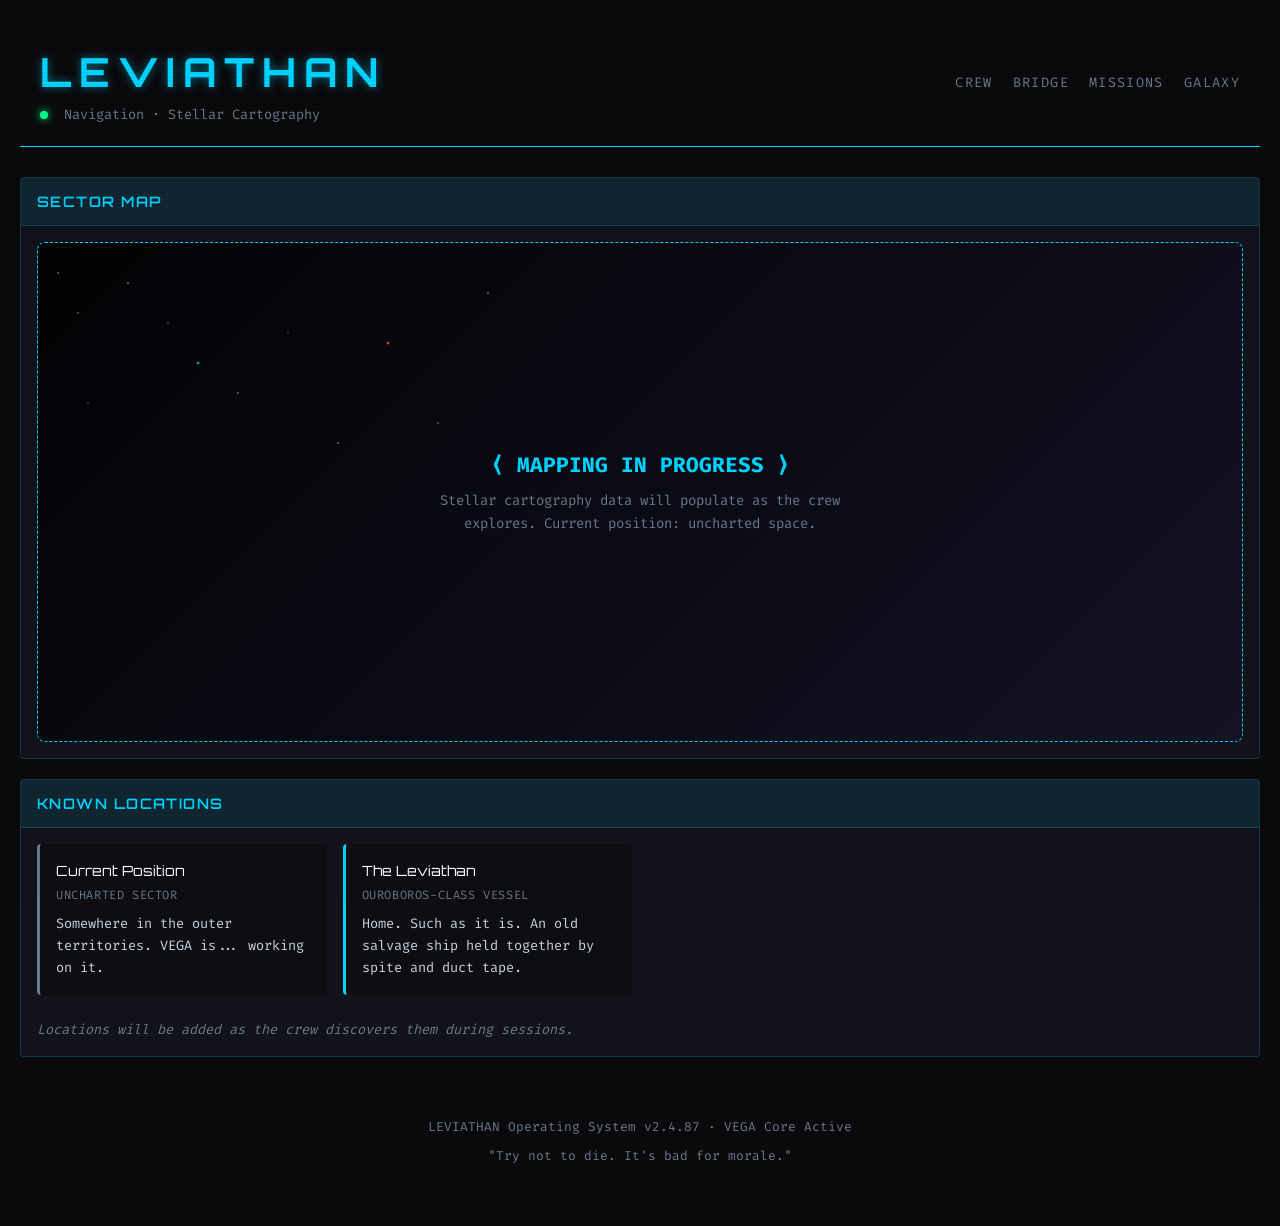
==== galaxy.html @ e98abee1 "updating galaxy map" ====
<!DOCTYPE html>
<html lang="en">
<head>
  <meta charset="UTF-8">
  <meta name="viewport" content="width=device-width, initial-scale=1.0">
  <title>LEVIATHAN — Galaxy Map</title>
  <link rel="preconnect" href="https://fonts.googleapis.com">
  <link rel="preconnect" href="https://fonts.gstatic.com" crossorigin>
  <link href="https://fonts.googleapis.com/css2?family=Fira+Code:wght@400;600&family=Orbitron:wght@400;700&display=swap" rel="stylesheet">
  <link rel="stylesheet" href="css/terminal.css">
  <style>
    .nav-links {
      display: flex;
      gap: 20px;
    }
    .nav-links a {
      color: var(--text-dim);
      text-decoration: none;
      font-size: 0.85rem;
      text-transform: uppercase;
      letter-spacing: 0.1em;
      transition: color 0.2s;
    }
    .nav-links a:hover {
      color: var(--accent-cyan);
    }
    .galaxy-placeholder {
      background: linear-gradient(135deg, rgba(0,0,0,0.8) 0%, rgba(20,20,40,0.8) 100%);
      border: 1px dashed var(--accent-cyan);
      border-radius: 8px;
      min-height: 500px;
      display: flex;
      flex-direction: column;
      align-items: center;
      justify-content: center;
      position: relative;
      overflow: hidden;
    }
    .galaxy-placeholder::before {
      content: '';
      position: absolute;
      width: 100%;
      height: 100%;
      background-image: 
        radial-gradient(1px 1px at 20px 30px, white, transparent),
        radial-gradient(1px 1px at 40px 70px, rgba(255,255,255,0.8), transparent),
        radial-gradient(1px 1px at 50px 160px, rgba(255,255,255,0.6), transparent),
        radial-gradient(1px 1px at 90px 40px, white, transparent),
        radial-gradient(1px 1px at 130px 80px, rgba(255,255,255,0.7), transparent),
        radial-gradient(2px 2px at 160px 120px, var(--accent-cyan), transparent),
        radial-gradient(1px 1px at 200px 150px, white, transparent),
        radial-gradient(1px 1px at 250px 90px, rgba(255,255,255,0.5), transparent),
        radial-gradient(1px 1px at 300px 200px, white, transparent),
        radial-gradient(2px 2px at 350px 100px, var(--accent-orange), transparent),
        radial-gradient(1px 1px at 400px 180px, rgba(255,255,255,0.8), transparent),
        radial-gradient(1px 1px at 450px 50px, white, transparent);
      animation: twinkle 4s ease-in-out infinite alternate;
    }
    @keyframes twinkle {
      from { opacity: 0.7; }
      to { opacity: 1; }
    }
    .placeholder-text {
      text-align: center;
      z-index: 1;
    }
    .placeholder-text h2 {
      color: var(--accent-cyan);
      margin-bottom: 8px;
    }
    .placeholder-text p {
      color: var(--text-dim);
      max-width: 400px;
    }
    .known-locations {
      display: grid;
      grid-template-columns: repeat(auto-fill, minmax(280px, 1fr));
      gap: 16px;
    }
    .location-card {
      background: rgba(0, 0, 0, 0.3);
      border-left: 3px solid var(--accent-cyan);
      padding: 16px;
      border-radius: 4px;
    }
    .location-card.visited {
      border-left-color: var(--accent-green);
    }
    .location-card.hostile {
      border-left-color: var(--accent-red);
    }
    .location-card.unknown {
      border-left-color: var(--text-dim);
    }
    .location-name {
      font-family: 'Orbitron', monospace;
      color: var(--text-bright);
      margin-bottom: 4px;
    }
    .location-type {
      font-size: 0.75rem;
      color: var(--text-dim);
      text-transform: uppercase;
      letter-spacing: 0.05em;
    }
    .location-desc {
      font-size: 0.85rem;
      color: var(--text-primary);
      margin-top: 8px;
    }
  </style>
</head>
<body>
  <div class="container">
    <!-- Header -->
    <header class="header">
      <div>
        <h1 class="ship-name">LEVIATHAN</h1>
        <div class="ship-status">
          <span class="status-indicator online"></span>
          Navigation · Stellar Cartography
        </div>
      </div>
      <nav class="nav-links">
        <a href="index.html">Crew</a>
        <a href="terminals/bridge.html">Bridge</a>
        <a href="missions.html">Missions</a>
        <a href="galaxy.html">Galaxy</a>
      </nav>
    </header>

    <!-- Galaxy Map Placeholder -->
    <section class="panel">
      <div class="panel-header">Sector Map</div>
      <div class="panel-content">
        <div class="galaxy-placeholder">
          <div class="placeholder-text">
            <h2>⟨ MAPPING IN PROGRESS ⟩</h2>
            <p>Stellar cartography data will populate as the crew explores. Current position: uncharted space.</p>
          </div>
        </div>
      </div>
    </section>

    <!-- Known Locations -->
    <section class="panel">
      <div class="panel-header">Known Locations</div>
      <div class="panel-content">
        <div class="known-locations">
          <div class="location-card unknown">
            <div class="location-name">Current Position</div>
            <div class="location-type">Uncharted Sector</div>
            <div class="location-desc">Somewhere in the outer territories. VEGA is... working on it.</div>
          </div>
          <div class="location-card">
            <div class="location-name">The Leviathan</div>
            <div class="location-type">Ouroboros-class Vessel</div>
            <div class="location-desc">Home. Such as it is. An old salvage ship held together by spite and duct tape.</div>
          </div>
        </div>
        <p class="text-dim mt-3" style="font-size: 0.85rem;">
          <em>Locations will be added as the crew discovers them during sessions.</em>
        </p>
      </div>
    </section>

    <!-- Footer -->
    <footer style="text-align: center; padding: 40px; color: var(--text-dim); font-size: 0.8rem;">
      <p>LEVIATHAN Operating System v2.4.87 · VEGA Core Active</p>
      <p class="mt-1">"Try not to die. It's bad for morale."</p>
    </footer>
  </div>
</body>
</html>
---- css/terminal.css ----
/* LEVIATHAN Terminal Aesthetic */

:root {
  --bg-dark: #0a0a0c;
  --bg-panel: #12121a;
  --bg-card: #1a1a24;
  --text-primary: #c8d4e0;
  --text-dim: #6a7a8a;
  --text-bright: #ffffff;
  --accent-cyan: #00d4ff;
  --accent-orange: #ff6b35;
  --accent-red: #ff3366;
  --accent-green: #00ff88;
  --accent-yellow: #ffd93d;
  --glow-cyan: 0 0 10px rgba(0, 212, 255, 0.5);
  --glow-red: 0 0 10px rgba(255, 51, 102, 0.5);
  --font-mono: 'Fira Code', 'JetBrains Mono', 'Consolas', monospace;
  --font-display: 'Orbitron', 'Exo 2', sans-serif;
  --scanline-opacity: 0.03;
}

* {
  box-sizing: border-box;
  margin: 0;
  padding: 0;
}

body {
  background: var(--bg-dark);
  color: var(--text-primary);
  font-family: var(--font-mono);
  font-size: 14px;
  line-height: 1.6;
  min-height: 100vh;
}

/* Scanline overlay effect */
body::before {
  content: '';
  position: fixed;
  top: 0;
  left: 0;
  width: 100%;
  height: 100%;
  background: repeating-linear-gradient(
    0deg,
    transparent,
    transparent 2px,
    rgba(0, 0, 0, var(--scanline-opacity)) 2px,
    rgba(0, 0, 0, var(--scanline-opacity)) 4px
  );
  pointer-events: none;
  z-index: 9999;
}

/* Container */
.container {
  max-width: 1400px;
  margin: 0 auto;
  padding: 20px;
}

/* Header */
.header {
  display: flex;
  justify-content: space-between;
  align-items: center;
  padding: 20px;
  border-bottom: 1px solid var(--accent-cyan);
  margin-bottom: 30px;
}

.ship-name {
  font-family: var(--font-display);
  font-size: 2.5rem;
  font-weight: 700;
  color: var(--accent-cyan);
  text-shadow: var(--glow-cyan);
  letter-spacing: 0.2em;
}

.ship-status {
  font-size: 0.85rem;
  color: var(--text-dim);
}

.status-indicator {
  display: inline-block;
  width: 8px;
  height: 8px;
  border-radius: 50%;
  margin-right: 8px;
  animation: pulse 2s infinite;
}

.status-indicator.online {
  background: var(--accent-green);
  box-shadow: 0 0 8px var(--accent-green);
}

.status-indicator.warning {
  background: var(--accent-yellow);
  box-shadow: 0 0 8px var(--accent-yellow);
}

.status-indicator.critical {
  background: var(--accent-red);
  box-shadow: 0 0 8px var(--accent-red);
}

@keyframes pulse {
  0%, 100% { opacity: 1; }
  50% { opacity: 0.5; }
}

/* Panels */
.panel {
  background: var(--bg-panel);
  border: 1px solid rgba(0, 212, 255, 0.2);
  border-radius: 4px;
  margin-bottom: 20px;
  overflow: hidden;
}

.panel-header {
  background: rgba(0, 212, 255, 0.1);
  padding: 12px 16px;
  border-bottom: 1px solid rgba(0, 212, 255, 0.2);
  font-family: var(--font-display);
  font-size: 0.9rem;
  font-weight: 600;
  color: var(--accent-cyan);
  text-transform: uppercase;
  letter-spacing: 0.1em;
}

.panel-content {
  padding: 16px;
}

/* Cards (for characters, NPCs, etc) */
.card {
  background: var(--bg-card);
  border: 1px solid rgba(255, 255, 255, 0.1);
  border-radius: 4px;
  padding: 16px;
  margin-bottom: 12px;
  transition: border-color 0.2s, box-shadow 0.2s;
}

.card:hover {
  border-color: var(--accent-cyan);
  box-shadow: 0 0 20px rgba(0, 212, 255, 0.1);
}

.card-title {
  font-family: var(--font-display);
  font-size: 1.1rem;
  color: var(--text-bright);
  margin-bottom: 8px;
}

.card-subtitle {
  font-size: 0.85rem;
  color: var(--accent-orange);
  margin-bottom: 12px;
}

.card-stats {
  display: grid;
  grid-template-columns: repeat(3, 1fr);
  gap: 8px;
  font-size: 0.8rem;
}

.stat {
  background: rgba(0, 0, 0, 0.3);
  padding: 8px;
  border-radius: 2px;
  text-align: center;
}

.stat-label {
  color: var(--text-dim);
  font-size: 0.7rem;
  text-transform: uppercase;
  letter-spacing: 0.05em;
}

.stat-value {
  color: var(--accent-cyan);
  font-size: 1.2rem;
  font-weight: 600;
}

/* Grid layouts */
.grid-2 {
  display: grid;
  grid-template-columns: repeat(2, 1fr);
  gap: 20px;
}

.grid-3 {
  display: grid;
  grid-template-columns: repeat(3, 1fr);
  gap: 20px;
}

@media (max-width: 900px) {
  .grid-2, .grid-3 {
    grid-template-columns: 1fr;
  }
}

/* Terminal/console styling */
.terminal {
  background: #000;
  border: 1px solid var(--accent-cyan);
  border-radius: 4px;
  padding: 16px;
  font-family: var(--font-mono);
  font-size: 13px;
  color: var(--accent-green);
  overflow-x: auto;
}

.terminal-line {
  margin-bottom: 4px;
}

.terminal-prompt {
  color: var(--accent-cyan);
}

.terminal-error {
  color: var(--accent-red);
}

.terminal-warning {
  color: var(--accent-yellow);
}

.terminal-info {
  color: var(--text-dim);
}

/* Buttons */
.btn {
  display: inline-block;
  padding: 10px 20px;
  font-family: var(--font-mono);
  font-size: 0.85rem;
  font-weight: 600;
  text-transform: uppercase;
  letter-spacing: 0.05em;
  border: 1px solid var(--accent-cyan);
  background: transparent;
  color: var(--accent-cyan);
  cursor: pointer;
  transition: all 0.2s;
  text-decoration: none;
}

.btn:hover {
  background: var(--accent-cyan);
  color: var(--bg-dark);
  box-shadow: var(--glow-cyan);
}

.btn-danger {
  border-color: var(--accent-red);
  color: var(--accent-red);
}

.btn-danger:hover {
  background: var(--accent-red);
  color: var(--bg-dark);
  box-shadow: var(--glow-red);
}

/* Tables */
table {
  width: 100%;
  border-collapse: collapse;
}

th, td {
  padding: 12px;
  text-align: left;
  border-bottom: 1px solid rgba(255, 255, 255, 0.1);
}

th {
  font-family: var(--font-display);
  font-size: 0.8rem;
  font-weight: 600;
  color: var(--accent-cyan);
  text-transform: uppercase;
  letter-spacing: 0.05em;
}

tr:hover td {
  background: rgba(0, 212, 255, 0.05);
}

/* Progress bars */
.progress-bar {
  height: 8px;
  background: rgba(255, 255, 255, 0.1);
  border-radius: 4px;
  overflow: hidden;
}

.progress-fill {
  height: 100%;
  background: linear-gradient(90deg, var(--accent-cyan), var(--accent-green));
  transition: width 0.3s;
}

.progress-fill.warning {
  background: linear-gradient(90deg, var(--accent-yellow), var(--accent-orange));
}

.progress-fill.critical {
  background: linear-gradient(90deg, var(--accent-orange), var(--accent-red));
}

/* Utility classes */
.text-cyan { color: var(--accent-cyan); }
.text-orange { color: var(--accent-orange); }
.text-red { color: var(--accent-red); }
.text-green { color: var(--accent-green); }
.text-dim { color: var(--text-dim); }
.text-bright { color: var(--text-bright); }

.glow-cyan { text-shadow: var(--glow-cyan); }
.glow-red { text-shadow: var(--glow-red); }

.mt-1 { margin-top: 8px; }
.mt-2 { margin-top: 16px; }
.mt-3 { margin-top: 24px; }
.mb-1 { margin-bottom: 8px; }
.mb-2 { margin-bottom: 16px; }
.mb-3 { margin-bottom: 24px; }

/* Crew card enhancements */
.card.ai-card {
  border-color: rgba(0, 212, 255, 0.4);
  background: linear-gradient(135deg, var(--bg-card) 0%, rgba(0, 212, 255, 0.05) 100%);
}

.player-info {
  margin-bottom: 8px;
}

.player-tag {
  display: inline-block;
  font-size: 0.7rem;
  padding: 2px 8px;
  background: rgba(255, 107, 53, 0.2);
  border: 1px solid var(--accent-orange);
  border-radius: 2px;
  color: var(--accent-orange);
  text-transform: uppercase;
  letter-spacing: 0.05em;
}

.edge-display {
  margin: 12px 0;
  padding: 8px 12px;
  background: rgba(0, 255, 136, 0.1);
  border-left: 2px solid var(--accent-green);
  font-size: 0.85rem;
}

.edge-label {
  color: var(--accent-green);
  font-weight: 600;
  text-transform: uppercase;
  font-size: 0.7rem;
  letter-spacing: 0.05em;
}

.edge-name {
  color: var(--text-primary);
}

.hp-display {
  margin-bottom: 8px;
  font-size: 0.85rem;
}

.hp-label {
  color: var(--accent-red);
  font-weight: 600;
  text-transform: uppercase;
  font-size: 0.7rem;
  letter-spacing: 0.05em;
}

.hp-value {
  color: var(--text-bright);
  font-weight: 600;
}
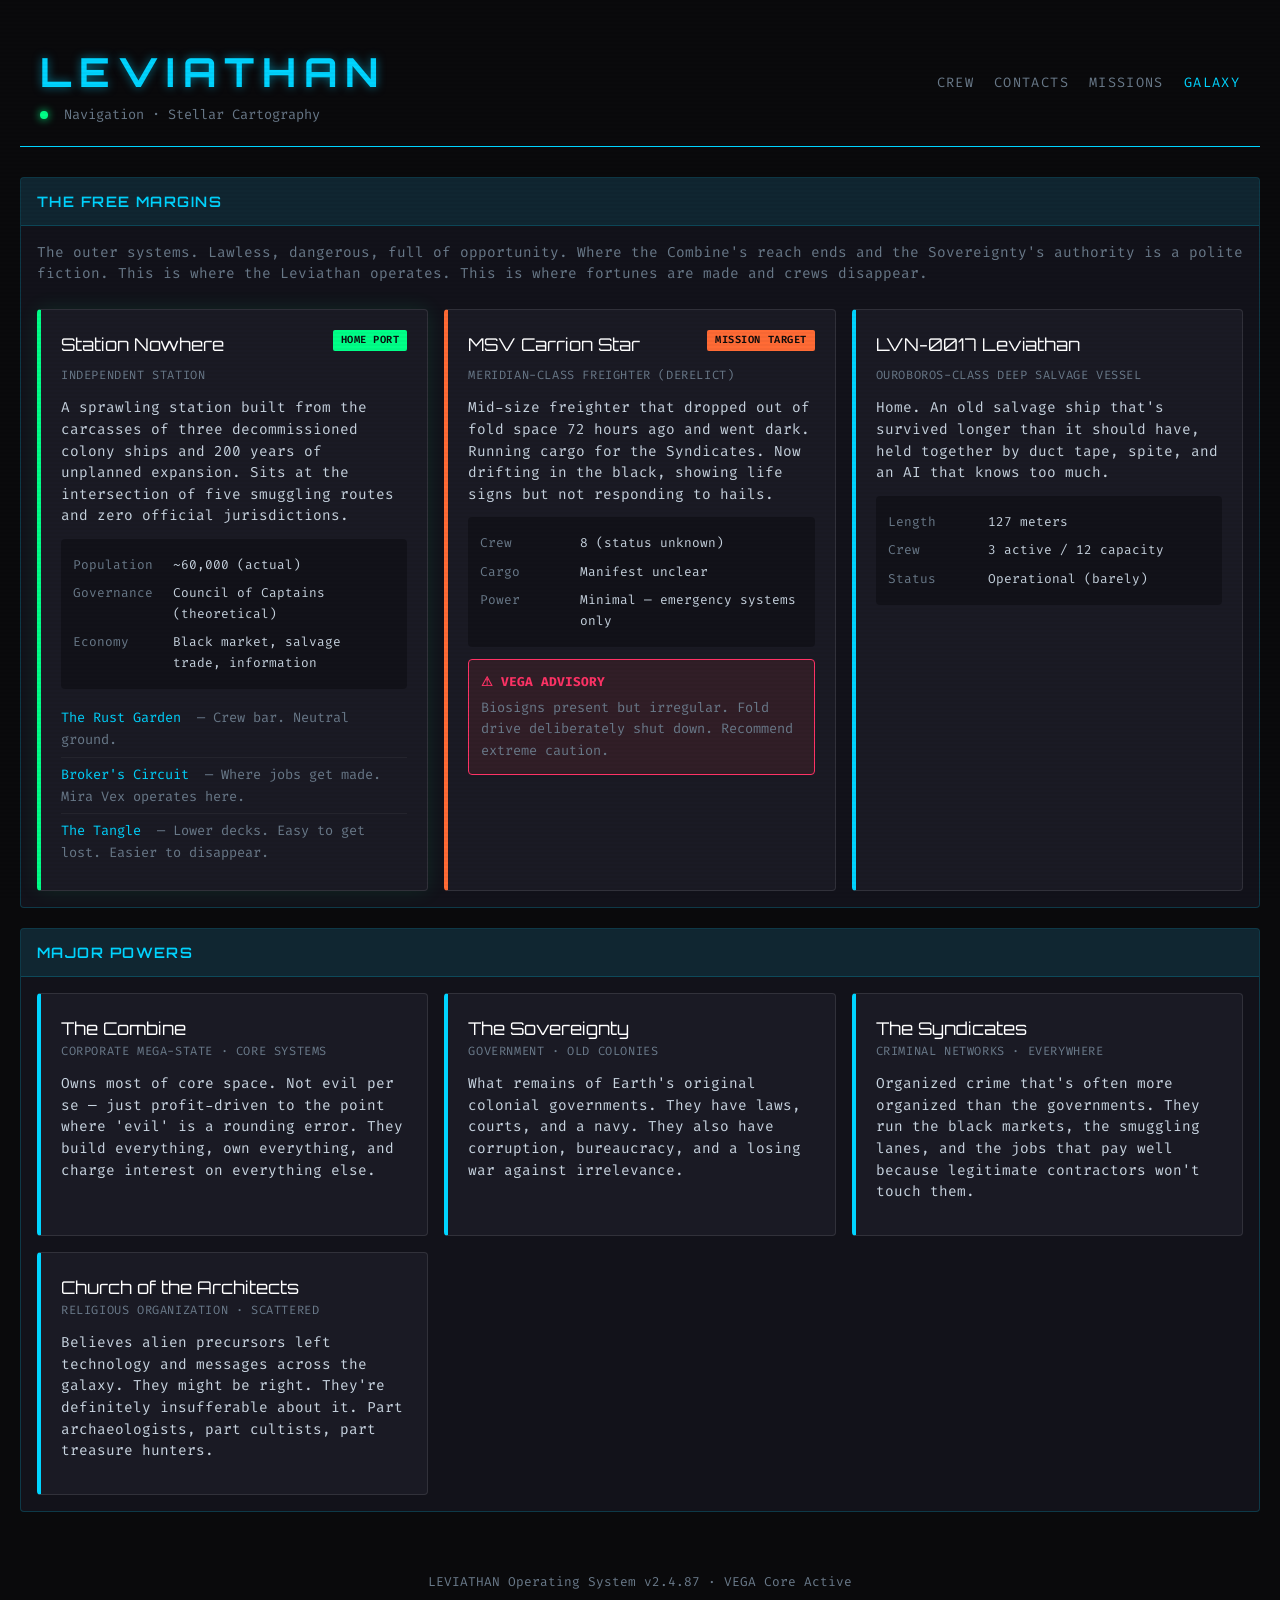
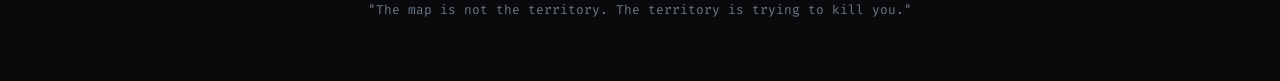
==== commit eac2e282: "Update website with Arc 1 campaign progress - Missions: Added Arc 1 'Dead Reckoning' with Carrion St" ====
--- a/galaxy.html
+++ b/galaxy.html
@@ -21,92 +21,140 @@
       letter-spacing: 0.1em;
       transition: color 0.2s;
     }
-    .nav-links a:hover {
+    .nav-links a:hover,
+    .nav-links a.active {
       color: var(--accent-cyan);
     }
-    .galaxy-placeholder {
-      background: linear-gradient(135deg, rgba(0,0,0,0.8) 0%, rgba(20,20,40,0.8) 100%);
-      border: 1px dashed var(--accent-cyan);
-      border-radius: 8px;
-      min-height: 500px;
-      display: flex;
-      flex-direction: column;
-      align-items: center;
-      justify-content: center;
-      position: relative;
-      overflow: hidden;
-    }
-    .galaxy-placeholder::before {
-      content: '';
-      position: absolute;
-      width: 100%;
-      height: 100%;
-      background-image: 
-        radial-gradient(1px 1px at 20px 30px, white, transparent),
-        radial-gradient(1px 1px at 40px 70px, rgba(255,255,255,0.8), transparent),
-        radial-gradient(1px 1px at 50px 160px, rgba(255,255,255,0.6), transparent),
-        radial-gradient(1px 1px at 90px 40px, white, transparent),
-        radial-gradient(1px 1px at 130px 80px, rgba(255,255,255,0.7), transparent),
-        radial-gradient(2px 2px at 160px 120px, var(--accent-cyan), transparent),
-        radial-gradient(1px 1px at 200px 150px, white, transparent),
-        radial-gradient(1px 1px at 250px 90px, rgba(255,255,255,0.5), transparent),
-        radial-gradient(1px 1px at 300px 200px, white, transparent),
-        radial-gradient(2px 2px at 350px 100px, var(--accent-orange), transparent),
-        radial-gradient(1px 1px at 400px 180px, rgba(255,255,255,0.8), transparent),
-        radial-gradient(1px 1px at 450px 50px, white, transparent);
-      animation: twinkle 4s ease-in-out infinite alternate;
-    }
-    @keyframes twinkle {
-      from { opacity: 0.7; }
-      to { opacity: 1; }
-    }
-    .placeholder-text {
-      text-align: center;
-      z-index: 1;
-    }
-    .placeholder-text h2 {
+    .region-header {
+      font-family: var(--font-display);
+      font-size: 1rem;
       color: var(--accent-cyan);
-      margin-bottom: 8px;
-    }
-    .placeholder-text p {
-      color: var(--text-dim);
-      max-width: 400px;
+      margin-bottom: 16px;
+      padding-bottom: 8px;
+      border-bottom: 1px solid rgba(0, 212, 255, 0.3);
     }
     .known-locations {
       display: grid;
-      grid-template-columns: repeat(auto-fill, minmax(280px, 1fr));
+      grid-template-columns: repeat(auto-fill, minmax(320px, 1fr));
       gap: 16px;
     }
     .location-card {
-      background: rgba(0, 0, 0, 0.3);
-      border-left: 3px solid var(--accent-cyan);
-      padding: 16px;
+      background: var(--bg-card);
+      border: 1px solid rgba(255, 255, 255, 0.1);
+      border-left: 4px solid var(--accent-cyan);
+      padding: 20px;
       border-radius: 4px;
-    }
-    .location-card.visited {
+      transition: border-color 0.2s, box-shadow 0.2s;
+    }
+    .location-card:hover {
+      border-color: var(--accent-cyan);
+      box-shadow: 0 0 20px rgba(0, 212, 255, 0.1);
+    }
+    .location-card.current {
       border-left-color: var(--accent-green);
+      box-shadow: 0 0 20px rgba(0, 255, 136, 0.1);
     }
     .location-card.hostile {
       border-left-color: var(--accent-red);
     }
     .location-card.unknown {
-      border-left-color: var(--text-dim);
+      border-left-color: var(--accent-orange);
+    }
+    .location-header {
+      display: flex;
+      justify-content: space-between;
+      align-items: flex-start;
+      margin-bottom: 8px;
     }
     .location-name {
-      font-family: 'Orbitron', monospace;
+      font-family: var(--font-display);
+      font-size: 1.1rem;
       color: var(--text-bright);
-      margin-bottom: 4px;
+    }
+    .location-status {
+      padding: 2px 8px;
+      border-radius: 2px;
+      font-size: 0.65rem;
+      font-weight: 600;
+      text-transform: uppercase;
+      letter-spacing: 0.05em;
+    }
+    .location-status.docked {
+      background: var(--accent-green);
+      color: var(--bg-dark);
+    }
+    .location-status.target {
+      background: var(--accent-orange);
+      color: var(--bg-dark);
+    }
+    .location-status.hostile {
+      background: var(--accent-red);
+      color: var(--bg-dark);
     }
     .location-type {
       font-size: 0.75rem;
       color: var(--text-dim);
       text-transform: uppercase;
       letter-spacing: 0.05em;
+      margin-bottom: 12px;
     }
     .location-desc {
+      font-size: 0.9rem;
+      color: var(--text-primary);
+      line-height: 1.5;
+      margin-bottom: 12px;
+    }
+    .location-details {
+      background: rgba(0, 0, 0, 0.3);
+      padding: 12px;
+      border-radius: 4px;
+      font-size: 0.8rem;
+    }
+    .location-detail {
+      display: flex;
+      padding: 4px 0;
+    }
+    .location-detail-label {
+      color: var(--text-dim);
+      width: 100px;
+      flex-shrink: 0;
+    }
+    .location-detail-value {
+      color: var(--text-primary);
+    }
+    .poi-list {
+      margin-top: 12px;
+    }
+    .poi-item {
+      padding: 6px 0;
+      border-bottom: 1px solid rgba(255, 255, 255, 0.05);
       font-size: 0.85rem;
-      color: var(--text-primary);
-      margin-top: 8px;
+    }
+    .poi-item:last-child {
+      border-bottom: none;
+    }
+    .poi-name {
+      color: var(--accent-cyan);
+    }
+    .poi-desc {
+      color: var(--text-dim);
+      margin-left: 8px;
+    }
+    .threat-warning {
+      background: rgba(255, 68, 68, 0.1);
+      border: 1px solid var(--accent-red);
+      border-radius: 4px;
+      padding: 12px;
+      margin-top: 12px;
+      font-size: 0.85rem;
+    }
+    .threat-warning h5 {
+      color: var(--accent-red);
+      margin-bottom: 4px;
+      font-size: 0.8rem;
+    }
+    .threat-warning p {
+      color: var(--text-dim);
     }
   </style>
 </head>
@@ -123,51 +171,160 @@
       </div>
       <nav class="nav-links">
         <a href="index.html">Crew</a>
-        <a href="terminals/bridge.html">Bridge</a>
+        <a href="npcs.html">Contacts</a>
         <a href="missions.html">Missions</a>
-        <a href="galaxy.html">Galaxy</a>
+        <a href="galaxy.html" class="active">Galaxy</a>
       </nav>
     </header>
 
-    <!-- Galaxy Map Placeholder -->
+    <!-- The Free Margins -->
     <section class="panel">
-      <div class="panel-header">Sector Map</div>
+      <div class="panel-header">The Free Margins</div>
       <div class="panel-content">
-        <div class="galaxy-placeholder">
-          <div class="placeholder-text">
-            <h2>⟨ MAPPING IN PROGRESS ⟩</h2>
-            <p>Stellar cartography data will populate as the crew explores. Current position: uncharted space.</p>
+        <p class="text-dim mb-3" style="font-size: 0.9rem; line-height: 1.5;">
+          The outer systems. Lawless, dangerous, full of opportunity. Where the Combine's reach ends and the Sovereignty's authority is a polite fiction. This is where the Leviathan operates. This is where fortunes are made and crews disappear.
+        </p>
+        
+        <div class="known-locations">
+          <!-- Station Nowhere -->
+          <div class="location-card current">
+            <div class="location-header">
+              <div class="location-name">Station Nowhere</div>
+              <span class="location-status docked">Home Port</span>
+            </div>
+            <div class="location-type">Independent Station</div>
+            <div class="location-desc">
+              A sprawling station built from the carcasses of three decommissioned colony ships and 200 years of unplanned expansion. Sits at the intersection of five smuggling routes and zero official jurisdictions.
+            </div>
+            <div class="location-details">
+              <div class="location-detail">
+                <span class="location-detail-label">Population</span>
+                <span class="location-detail-value">~60,000 (actual)</span>
+              </div>
+              <div class="location-detail">
+                <span class="location-detail-label">Governance</span>
+                <span class="location-detail-value">Council of Captains (theoretical)</span>
+              </div>
+              <div class="location-detail">
+                <span class="location-detail-label">Economy</span>
+                <span class="location-detail-value">Black market, salvage trade, information</span>
+              </div>
+            </div>
+            <div class="poi-list">
+              <div class="poi-item">
+                <span class="poi-name">The Rust Garden</span>
+                <span class="poi-desc">— Crew bar. Neutral ground.</span>
+              </div>
+              <div class="poi-item">
+                <span class="poi-name">Broker's Circuit</span>
+                <span class="poi-desc">— Where jobs get made. Mira Vex operates here.</span>
+              </div>
+              <div class="poi-item">
+                <span class="poi-name">The Tangle</span>
+                <span class="poi-desc">— Lower decks. Easy to get lost. Easier to disappear.</span>
+              </div>
+            </div>
+          </div>
+
+          <!-- MSV Carrion Star -->
+          <div class="location-card unknown">
+            <div class="location-header">
+              <div class="location-name">MSV Carrion Star</div>
+              <span class="location-status target">Mission Target</span>
+            </div>
+            <div class="location-type">Meridian-class Freighter (Derelict)</div>
+            <div class="location-desc">
+              Mid-size freighter that dropped out of fold space 72 hours ago and went dark. Running cargo for the Syndicates. Now drifting in the black, showing life signs but not responding to hails.
+            </div>
+            <div class="location-details">
+              <div class="location-detail">
+                <span class="location-detail-label">Crew</span>
+                <span class="location-detail-value">8 (status unknown)</span>
+              </div>
+              <div class="location-detail">
+                <span class="location-detail-label">Cargo</span>
+                <span class="location-detail-value">Manifest unclear</span>
+              </div>
+              <div class="location-detail">
+                <span class="location-detail-label">Power</span>
+                <span class="location-detail-value">Minimal — emergency systems only</span>
+              </div>
+            </div>
+            <div class="threat-warning">
+              <h5>⚠ VEGA ADVISORY</h5>
+              <p>Biosigns present but irregular. Fold drive deliberately shut down. Recommend extreme caution.</p>
+            </div>
+          </div>
+
+          <!-- The Leviathan -->
+          <div class="location-card">
+            <div class="location-header">
+              <div class="location-name">LVN-0017 Leviathan</div>
+            </div>
+            <div class="location-type">Ouroboros-class Deep Salvage Vessel</div>
+            <div class="location-desc">
+              Home. An old salvage ship that's survived longer than it should have, held together by duct tape, spite, and an AI that knows too much.
+            </div>
+            <div class="location-details">
+              <div class="location-detail">
+                <span class="location-detail-label">Length</span>
+                <span class="location-detail-value">127 meters</span>
+              </div>
+              <div class="location-detail">
+                <span class="location-detail-label">Crew</span>
+                <span class="location-detail-value">3 active / 12 capacity</span>
+              </div>
+              <div class="location-detail">
+                <span class="location-detail-label">Status</span>
+                <span class="location-detail-value">Operational (barely)</span>
+              </div>
+            </div>
           </div>
         </div>
       </div>
     </section>
 
-    <!-- Known Locations -->
+    <!-- Faction Territories -->
     <section class="panel">
-      <div class="panel-header">Known Locations</div>
+      <div class="panel-header">Major Powers</div>
       <div class="panel-content">
         <div class="known-locations">
-          <div class="location-card unknown">
-            <div class="location-name">Current Position</div>
-            <div class="location-type">Uncharted Sector</div>
-            <div class="location-desc">Somewhere in the outer territories. VEGA is... working on it.</div>
-          </div>
-          <div class="location-card">
-            <div class="location-name">The Leviathan</div>
-            <div class="location-type">Ouroboros-class Vessel</div>
-            <div class="location-desc">Home. Such as it is. An old salvage ship held together by spite and duct tape.</div>
+          <div class="location-card">
+            <div class="location-name">The Combine</div>
+            <div class="location-type">Corporate Mega-State · Core Systems</div>
+            <div class="location-desc">
+              Owns most of core space. Not evil per se — just profit-driven to the point where 'evil' is a rounding error. They build everything, own everything, and charge interest on everything else.
+            </div>
+          </div>
+          <div class="location-card">
+            <div class="location-name">The Sovereignty</div>
+            <div class="location-type">Government · Old Colonies</div>
+            <div class="location-desc">
+              What remains of Earth's original colonial governments. They have laws, courts, and a navy. They also have corruption, bureaucracy, and a losing war against irrelevance.
+            </div>
+          </div>
+          <div class="location-card">
+            <div class="location-name">The Syndicates</div>
+            <div class="location-type">Criminal Networks · Everywhere</div>
+            <div class="location-desc">
+              Organized crime that's often more organized than the governments. They run the black markets, the smuggling lanes, and the jobs that pay well because legitimate contractors won't touch them.
+            </div>
+          </div>
+          <div class="location-card">
+            <div class="location-name">Church of the Architects</div>
+            <div class="location-type">Religious Organization · Scattered</div>
+            <div class="location-desc">
+              Believes alien precursors left technology and messages across the galaxy. They might be right. They're definitely insufferable about it. Part archaeologists, part cultists, part treasure hunters.
+            </div>
           </div>
         </div>
-        <p class="text-dim mt-3" style="font-size: 0.85rem;">
-          <em>Locations will be added as the crew discovers them during sessions.</em>
-        </p>
       </div>
     </section>
 
     <!-- Footer -->
     <footer style="text-align: center; padding: 40px; color: var(--text-dim); font-size: 0.8rem;">
       <p>LEVIATHAN Operating System v2.4.87 · VEGA Core Active</p>
-      <p class="mt-1">"Try not to die. It's bad for morale."</p>
+      <p class="mt-1">"The map is not the territory. The territory is trying to kill you."</p>
     </footer>
   </div>
 </body>
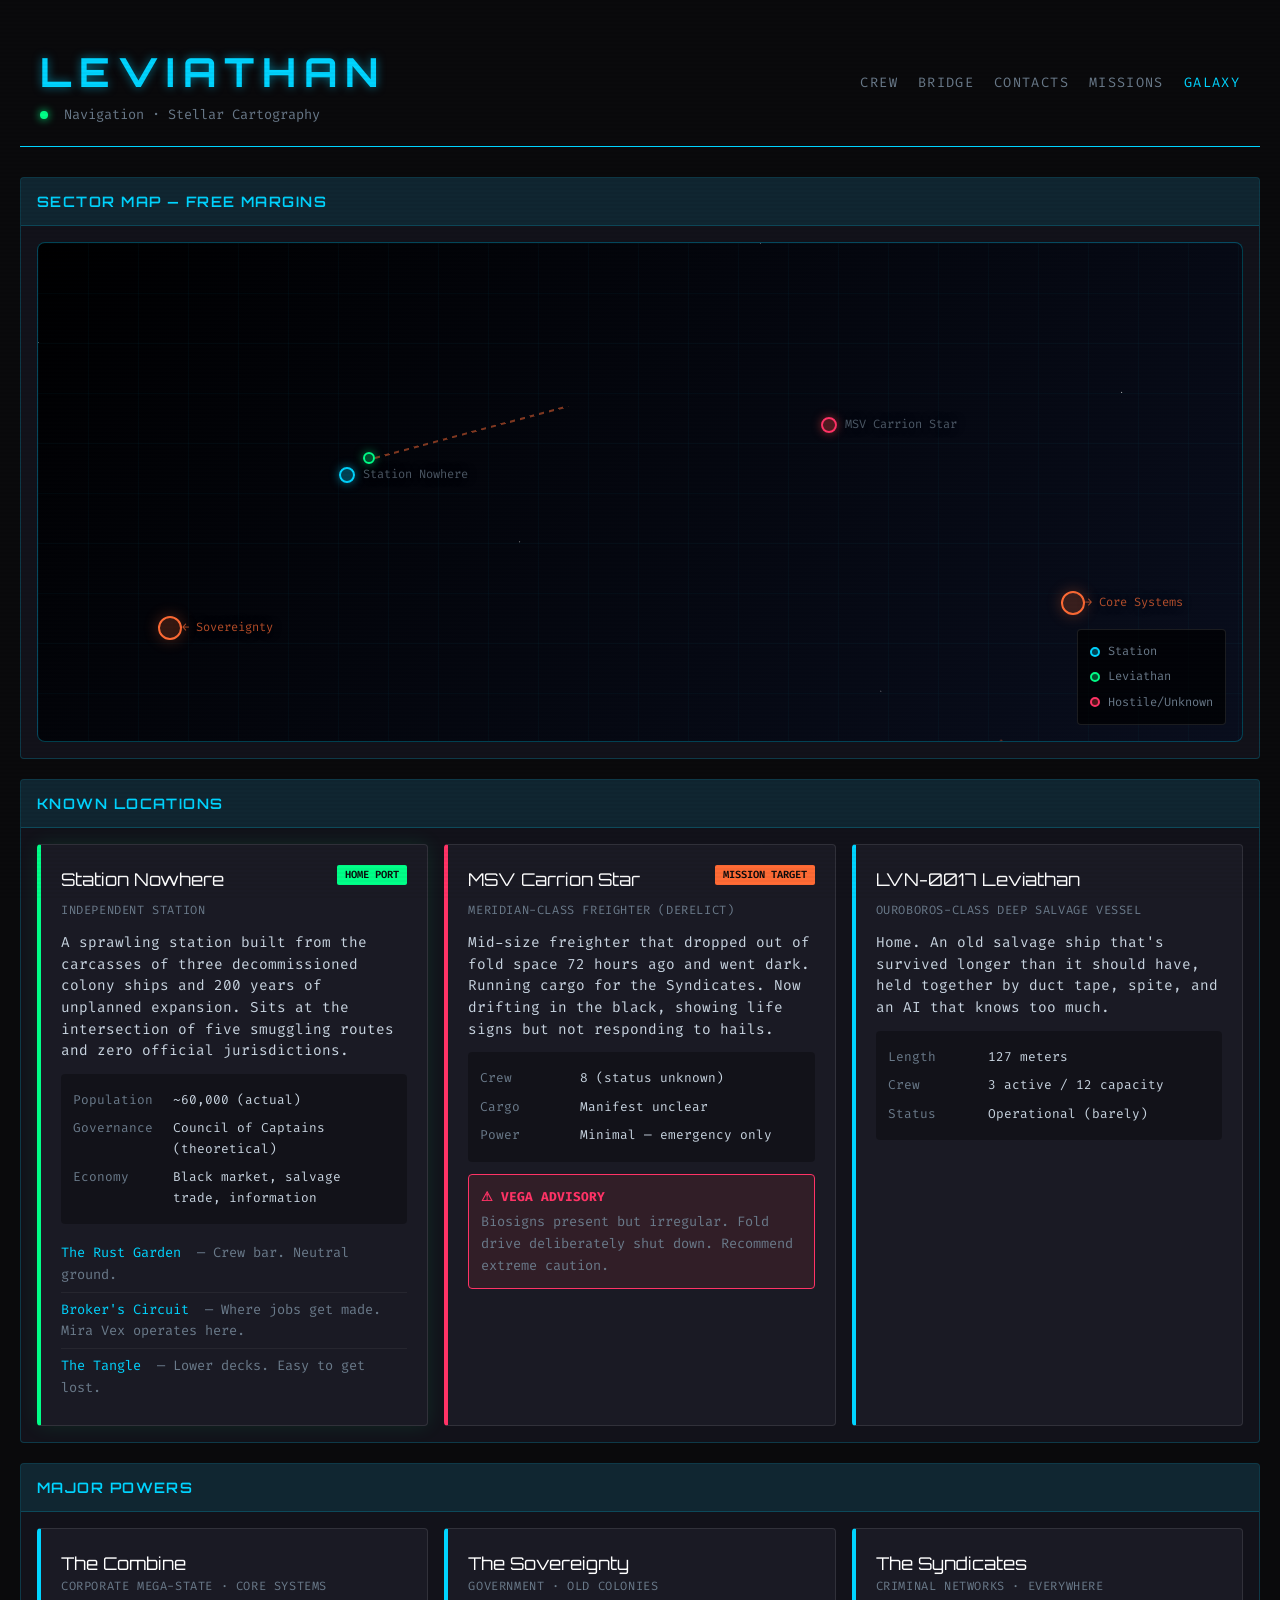
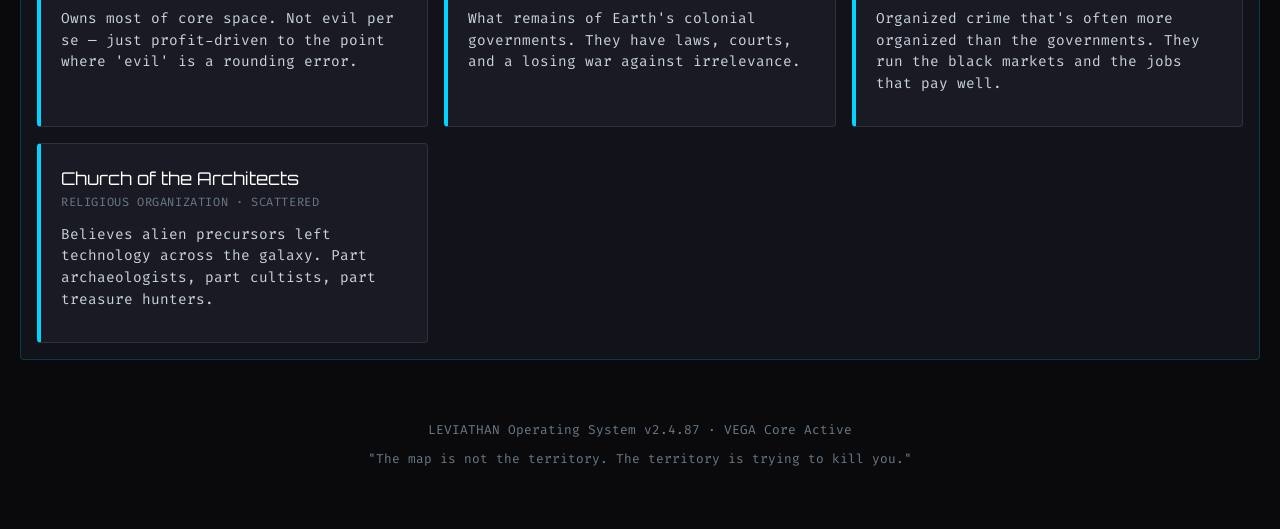
==== commit 24117204: "Restore interactive map & Bridge terminal, fix navigation - Galaxy: Added interactive star map with " ====
--- a/galaxy.html
+++ b/galaxy.html
@@ -25,6 +25,226 @@
     .nav-links a.active {
       color: var(--accent-cyan);
     }
+    
+    /* Galaxy Map */
+    .galaxy-map {
+      position: relative;
+      background: linear-gradient(135deg, rgba(0,0,0,0.95) 0%, rgba(10,15,30,0.95) 100%);
+      border: 1px solid rgba(0, 212, 255, 0.3);
+      border-radius: 8px;
+      min-height: 500px;
+      overflow: hidden;
+    }
+    .galaxy-map::before {
+      content: '';
+      position: absolute;
+      width: 200%;
+      height: 200%;
+      top: -50%;
+      left: -50%;
+      background-image: 
+        radial-gradient(1px 1px at 10% 20%, rgba(255,255,255,0.8), transparent),
+        radial-gradient(1px 1px at 15% 65%, rgba(255,255,255,0.5), transparent),
+        radial-gradient(1px 1px at 25% 35%, rgba(255,255,255,0.6), transparent),
+        radial-gradient(1px 1px at 30% 80%, rgba(255,255,255,0.4), transparent),
+        radial-gradient(1px 1px at 40% 15%, rgba(255,255,255,0.7), transparent),
+        radial-gradient(1px 1px at 45% 55%, rgba(255,255,255,0.5), transparent),
+        radial-gradient(1px 1px at 55% 25%, rgba(255,255,255,0.6), transparent),
+        radial-gradient(1px 1px at 60% 70%, rgba(255,255,255,0.4), transparent),
+        radial-gradient(1px 1px at 70% 40%, rgba(255,255,255,0.7), transparent),
+        radial-gradient(1px 1px at 75% 85%, rgba(255,255,255,0.5), transparent),
+        radial-gradient(1px 1px at 85% 30%, rgba(255,255,255,0.6), transparent),
+        radial-gradient(1px 1px at 90% 60%, rgba(255,255,255,0.4), transparent),
+        radial-gradient(2px 2px at 20% 45%, rgba(0,212,255,0.6), transparent),
+        radial-gradient(2px 2px at 65% 75%, rgba(255,107,53,0.5), transparent),
+        radial-gradient(2px 2px at 80% 20%, rgba(0,255,136,0.4), transparent);
+      animation: drift 60s linear infinite;
+    }
+    @keyframes drift {
+      from { transform: rotate(0deg); }
+      to { transform: rotate(360deg); }
+    }
+    
+    /* Map Grid Overlay */
+    .map-grid {
+      position: absolute;
+      top: 0;
+      left: 0;
+      width: 100%;
+      height: 100%;
+      background-image: 
+        linear-gradient(rgba(0,212,255,0.03) 1px, transparent 1px),
+        linear-gradient(90deg, rgba(0,212,255,0.03) 1px, transparent 1px);
+      background-size: 50px 50px;
+      pointer-events: none;
+    }
+    
+    /* Location Markers */
+    .map-location {
+      position: absolute;
+      cursor: pointer;
+      transition: transform 0.2s;
+    }
+    .map-location:hover {
+      transform: scale(1.2);
+      z-index: 100;
+    }
+    .location-marker {
+      width: 16px;
+      height: 16px;
+      border-radius: 50%;
+      border: 2px solid;
+      position: relative;
+      animation: pulse 2s ease-in-out infinite;
+    }
+    .location-marker.station {
+      background: rgba(0, 212, 255, 0.3);
+      border-color: var(--accent-cyan);
+      box-shadow: 0 0 10px rgba(0, 212, 255, 0.5);
+    }
+    .location-marker.ship {
+      background: rgba(0, 255, 136, 0.3);
+      border-color: var(--accent-green);
+      box-shadow: 0 0 10px rgba(0, 255, 136, 0.5);
+      width: 12px;
+      height: 12px;
+    }
+    .location-marker.hostile {
+      background: rgba(255, 68, 68, 0.3);
+      border-color: var(--accent-red);
+      box-shadow: 0 0 10px rgba(255, 68, 68, 0.5);
+      animation: pulse-warning 1.5s ease-in-out infinite;
+    }
+    .location-marker.territory {
+      width: 24px;
+      height: 24px;
+      background: rgba(255, 107, 53, 0.2);
+      border-color: var(--accent-orange);
+      box-shadow: 0 0 15px rgba(255, 107, 53, 0.3);
+    }
+    @keyframes pulse {
+      0%, 100% { opacity: 1; }
+      50% { opacity: 0.7; }
+    }
+    @keyframes pulse-warning {
+      0%, 100% { opacity: 1; box-shadow: 0 0 10px rgba(255, 68, 68, 0.5); }
+      50% { opacity: 0.6; box-shadow: 0 0 20px rgba(255, 68, 68, 0.8); }
+    }
+    
+    /* Location Label */
+    .location-label {
+      position: absolute;
+      left: 24px;
+      top: 50%;
+      transform: translateY(-50%);
+      white-space: nowrap;
+      font-family: 'Fira Code', monospace;
+      font-size: 0.75rem;
+      color: var(--text-dim);
+      text-shadow: 0 0 10px rgba(0,0,0,0.8);
+      pointer-events: none;
+      opacity: 0.7;
+      transition: opacity 0.2s, color 0.2s;
+    }
+    .map-location:hover .location-label {
+      opacity: 1;
+      color: var(--text-bright);
+    }
+    
+    /* Tooltip */
+    .location-tooltip {
+      position: absolute;
+      bottom: calc(100% + 12px);
+      left: 50%;
+      transform: translateX(-50%);
+      background: rgba(10, 15, 25, 0.95);
+      border: 1px solid var(--accent-cyan);
+      border-radius: 4px;
+      padding: 12px 16px;
+      min-width: 220px;
+      opacity: 0;
+      visibility: hidden;
+      transition: opacity 0.2s, visibility 0.2s;
+      z-index: 1000;
+      pointer-events: none;
+    }
+    .map-location:hover .location-tooltip {
+      opacity: 1;
+      visibility: visible;
+    }
+    .tooltip-name {
+      font-family: 'Orbitron', monospace;
+      font-size: 0.9rem;
+      color: var(--text-bright);
+      margin-bottom: 4px;
+    }
+    .tooltip-type {
+      font-size: 0.7rem;
+      color: var(--text-dim);
+      text-transform: uppercase;
+      letter-spacing: 0.05em;
+      margin-bottom: 8px;
+    }
+    .tooltip-desc {
+      font-size: 0.8rem;
+      color: var(--text-primary);
+      line-height: 1.4;
+    }
+    .tooltip-status {
+      margin-top: 8px;
+      padding-top: 8px;
+      border-top: 1px solid rgba(255,255,255,0.1);
+      font-size: 0.75rem;
+    }
+    .tooltip-status.friendly { color: var(--accent-green); }
+    .tooltip-status.hostile { color: var(--accent-red); }
+    .tooltip-status.neutral { color: var(--accent-cyan); }
+    
+    /* Travel Line */
+    .travel-line {
+      position: absolute;
+      height: 2px;
+      background: linear-gradient(90deg, var(--accent-green), transparent);
+      transform-origin: left center;
+      opacity: 0.5;
+      pointer-events: none;
+    }
+    .travel-line.dashed {
+      background: repeating-linear-gradient(90deg, var(--accent-orange), var(--accent-orange) 5px, transparent 5px, transparent 10px);
+    }
+    
+    /* Map Legend */
+    .map-legend {
+      position: absolute;
+      bottom: 16px;
+      right: 16px;
+      background: rgba(0, 0, 0, 0.7);
+      border: 1px solid rgba(255, 255, 255, 0.1);
+      border-radius: 4px;
+      padding: 12px;
+      font-size: 0.75rem;
+    }
+    .legend-item {
+      display: flex;
+      align-items: center;
+      gap: 8px;
+      margin-bottom: 6px;
+    }
+    .legend-item:last-child {
+      margin-bottom: 0;
+    }
+    .legend-dot {
+      width: 10px;
+      height: 10px;
+      border-radius: 50%;
+      border: 2px solid;
+    }
+    .legend-dot.station { border-color: var(--accent-cyan); background: rgba(0,212,255,0.3); }
+    .legend-dot.ship { border-color: var(--accent-green); background: rgba(0,255,136,0.3); }
+    .legend-dot.hostile { border-color: var(--accent-red); background: rgba(255,68,68,0.3); }
+    .legend-label { color: var(--text-dim); }
+    
+    /* Location Cards (below map) */
     .region-header {
       font-family: var(--font-display);
       font-size: 1rem;
@@ -57,9 +277,6 @@
     .location-card.hostile {
       border-left-color: var(--accent-red);
     }
-    .location-card.unknown {
-      border-left-color: var(--accent-orange);
-    }
     .location-header {
       display: flex;
       justify-content: space-between;
@@ -77,20 +294,9 @@
       font-size: 0.65rem;
       font-weight: 600;
       text-transform: uppercase;
-      letter-spacing: 0.05em;
-    }
-    .location-status.docked {
-      background: var(--accent-green);
-      color: var(--bg-dark);
-    }
-    .location-status.target {
-      background: var(--accent-orange);
-      color: var(--bg-dark);
-    }
-    .location-status.hostile {
-      background: var(--accent-red);
-      color: var(--bg-dark);
-    }
+    }
+    .location-status.docked { background: var(--accent-green); color: var(--bg-dark); }
+    .location-status.target { background: var(--accent-orange); color: var(--bg-dark); }
     .location-type {
       font-size: 0.75rem;
       color: var(--text-dim);
@@ -122,24 +328,15 @@
     .location-detail-value {
       color: var(--text-primary);
     }
-    .poi-list {
-      margin-top: 12px;
-    }
+    .poi-list { margin-top: 12px; }
     .poi-item {
       padding: 6px 0;
       border-bottom: 1px solid rgba(255, 255, 255, 0.05);
       font-size: 0.85rem;
     }
-    .poi-item:last-child {
-      border-bottom: none;
-    }
-    .poi-name {
-      color: var(--accent-cyan);
-    }
-    .poi-desc {
-      color: var(--text-dim);
-      margin-left: 8px;
-    }
+    .poi-item:last-child { border-bottom: none; }
+    .poi-name { color: var(--accent-cyan); }
+    .poi-desc { color: var(--text-dim); margin-left: 8px; }
     .threat-warning {
       background: rgba(255, 68, 68, 0.1);
       border: 1px solid var(--accent-red);
@@ -153,9 +350,7 @@
       margin-bottom: 4px;
       font-size: 0.8rem;
     }
-    .threat-warning p {
-      color: var(--text-dim);
-    }
+    .threat-warning p { color: var(--text-dim); }
   </style>
 </head>
 <body>
@@ -171,21 +366,107 @@
       </div>
       <nav class="nav-links">
         <a href="index.html">Crew</a>
+        <a href="terminals/bridge.html">Bridge</a>
         <a href="npcs.html">Contacts</a>
         <a href="missions.html">Missions</a>
         <a href="galaxy.html" class="active">Galaxy</a>
       </nav>
     </header>
 
-    <!-- The Free Margins -->
+    <!-- Interactive Galaxy Map -->
     <section class="panel">
-      <div class="panel-header">The Free Margins</div>
+      <div class="panel-header">Sector Map — Free Margins</div>
       <div class="panel-content">
-        <p class="text-dim mb-3" style="font-size: 0.9rem; line-height: 1.5;">
-          The outer systems. Lawless, dangerous, full of opportunity. Where the Combine's reach ends and the Sovereignty's authority is a polite fiction. This is where the Leviathan operates. This is where fortunes are made and crews disappear.
-        </p>
-        
+        <div class="galaxy-map" id="galaxy-map">
+          <div class="map-grid"></div>
+          
+          <!-- Station Nowhere (Home) -->
+          <div class="map-location" style="left: 25%; top: 45%;">
+            <div class="location-marker station"></div>
+            <div class="location-label">Station Nowhere</div>
+            <div class="location-tooltip">
+              <div class="tooltip-name">Station Nowhere</div>
+              <div class="tooltip-type">Independent Station · Home Port</div>
+              <div class="tooltip-desc">Sprawling station at the intersection of five smuggling routes. 60,000 souls. Zero jurisdiction.</div>
+              <div class="tooltip-status friendly">⬤ DOCKED — Leviathan</div>
+            </div>
+          </div>
+          
+          <!-- Leviathan (at Station Nowhere) -->
+          <div class="map-location" style="left: 27%; top: 42%;">
+            <div class="location-marker ship"></div>
+            <div class="location-tooltip">
+              <div class="tooltip-name">LVN-0017 Leviathan</div>
+              <div class="tooltip-type">Ouroboros-class Salvage Vessel</div>
+              <div class="tooltip-desc">Home. Held together by duct tape, spite, and VEGA.</div>
+              <div class="tooltip-status friendly">⬤ All Systems Nominal</div>
+            </div>
+          </div>
+          
+          <!-- MSV Carrion Star (Mission Target) -->
+          <div class="map-location" style="left: 65%; top: 35%;">
+            <div class="location-marker hostile"></div>
+            <div class="location-label">MSV Carrion Star</div>
+            <div class="location-tooltip">
+              <div class="tooltip-name">MSV Carrion Star</div>
+              <div class="tooltip-type">Meridian-class Freighter · DERELICT</div>
+              <div class="tooltip-desc">Dropped out of fold 72hrs ago. Life signs present. No response to hails.</div>
+              <div class="tooltip-status hostile">⚠ MISSION TARGET — Anomalous readings</div>
+            </div>
+          </div>
+          
+          <!-- Combine Territory Marker -->
+          <div class="map-location" style="left: 85%; top: 70%;">
+            <div class="location-marker territory"></div>
+            <div class="location-label" style="color: var(--accent-orange);">→ Core Systems</div>
+            <div class="location-tooltip">
+              <div class="tooltip-name">Combine Territory</div>
+              <div class="tooltip-type">Corporate Space · Restricted</div>
+              <div class="tooltip-desc">Core systems. Combine jurisdiction. The Leviathan doesn't go there. Too many questions.</div>
+              <div class="tooltip-status neutral">⬤ No Active Warrants (probably)</div>
+            </div>
+          </div>
+          
+          <!-- Sovereignty Space Marker -->
+          <div class="map-location" style="left: 10%; top: 75%;">
+            <div class="location-marker territory"></div>
+            <div class="location-label" style="color: var(--accent-orange);">← Sovereignty</div>
+            <div class="location-tooltip">
+              <div class="tooltip-name">Sovereignty Space</div>
+              <div class="tooltip-type">Government Territory</div>
+              <div class="tooltip-desc">Old colonial governments. Laws exist there. Bureaucracy. Inspector Nakamura's jurisdiction.</div>
+              <div class="tooltip-status neutral">⬤ Legal Status: Complicated</div>
+            </div>
+          </div>
+          
+          <!-- Travel Route (dotted line between Station Nowhere and Carrion Star) -->
+          <div class="travel-line dashed" style="left: 28%; top: 43%; width: 200px; transform: rotate(-15deg);"></div>
+          
+          <!-- Legend -->
+          <div class="map-legend">
+            <div class="legend-item">
+              <div class="legend-dot station"></div>
+              <span class="legend-label">Station</span>
+            </div>
+            <div class="legend-item">
+              <div class="legend-dot ship"></div>
+              <span class="legend-label">Leviathan</span>
+            </div>
+            <div class="legend-item">
+              <div class="legend-dot hostile"></div>
+              <span class="legend-label">Hostile/Unknown</span>
+            </div>
+          </div>
+        </div>
+      </div>
+    </section>
+
+    <!-- The Free Margins Locations -->
+    <section class="panel">
+      <div class="panel-header">Known Locations</div>
+      <div class="panel-content">
         <div class="known-locations">
+          
           <!-- Station Nowhere -->
           <div class="location-card current">
             <div class="location-header">
@@ -221,13 +502,13 @@
               </div>
               <div class="poi-item">
                 <span class="poi-name">The Tangle</span>
-                <span class="poi-desc">— Lower decks. Easy to get lost. Easier to disappear.</span>
+                <span class="poi-desc">— Lower decks. Easy to get lost.</span>
               </div>
             </div>
           </div>
 
           <!-- MSV Carrion Star -->
-          <div class="location-card unknown">
+          <div class="location-card hostile">
             <div class="location-header">
               <div class="location-name">MSV Carrion Star</div>
               <span class="location-status target">Mission Target</span>
@@ -247,7 +528,7 @@
               </div>
               <div class="location-detail">
                 <span class="location-detail-label">Power</span>
-                <span class="location-detail-value">Minimal — emergency systems only</span>
+                <span class="location-detail-value">Minimal — emergency only</span>
               </div>
             </div>
             <div class="threat-warning">
@@ -284,7 +565,7 @@
       </div>
     </section>
 
-    <!-- Faction Territories -->
+    <!-- Major Powers -->
     <section class="panel">
       <div class="panel-header">Major Powers</div>
       <div class="panel-content">
@@ -293,28 +574,28 @@
             <div class="location-name">The Combine</div>
             <div class="location-type">Corporate Mega-State · Core Systems</div>
             <div class="location-desc">
-              Owns most of core space. Not evil per se — just profit-driven to the point where 'evil' is a rounding error. They build everything, own everything, and charge interest on everything else.
+              Owns most of core space. Not evil per se — just profit-driven to the point where 'evil' is a rounding error.
             </div>
           </div>
           <div class="location-card">
             <div class="location-name">The Sovereignty</div>
             <div class="location-type">Government · Old Colonies</div>
             <div class="location-desc">
-              What remains of Earth's original colonial governments. They have laws, courts, and a navy. They also have corruption, bureaucracy, and a losing war against irrelevance.
+              What remains of Earth's colonial governments. They have laws, courts, and a losing war against irrelevance.
             </div>
           </div>
           <div class="location-card">
             <div class="location-name">The Syndicates</div>
             <div class="location-type">Criminal Networks · Everywhere</div>
             <div class="location-desc">
-              Organized crime that's often more organized than the governments. They run the black markets, the smuggling lanes, and the jobs that pay well because legitimate contractors won't touch them.
+              Organized crime that's often more organized than the governments. They run the black markets and the jobs that pay well.
             </div>
           </div>
           <div class="location-card">
             <div class="location-name">Church of the Architects</div>
             <div class="location-type">Religious Organization · Scattered</div>
             <div class="location-desc">
-              Believes alien precursors left technology and messages across the galaxy. They might be right. They're definitely insufferable about it. Part archaeologists, part cultists, part treasure hunters.
+              Believes alien precursors left technology across the galaxy. Part archaeologists, part cultists, part treasure hunters.
             </div>
           </div>
         </div>
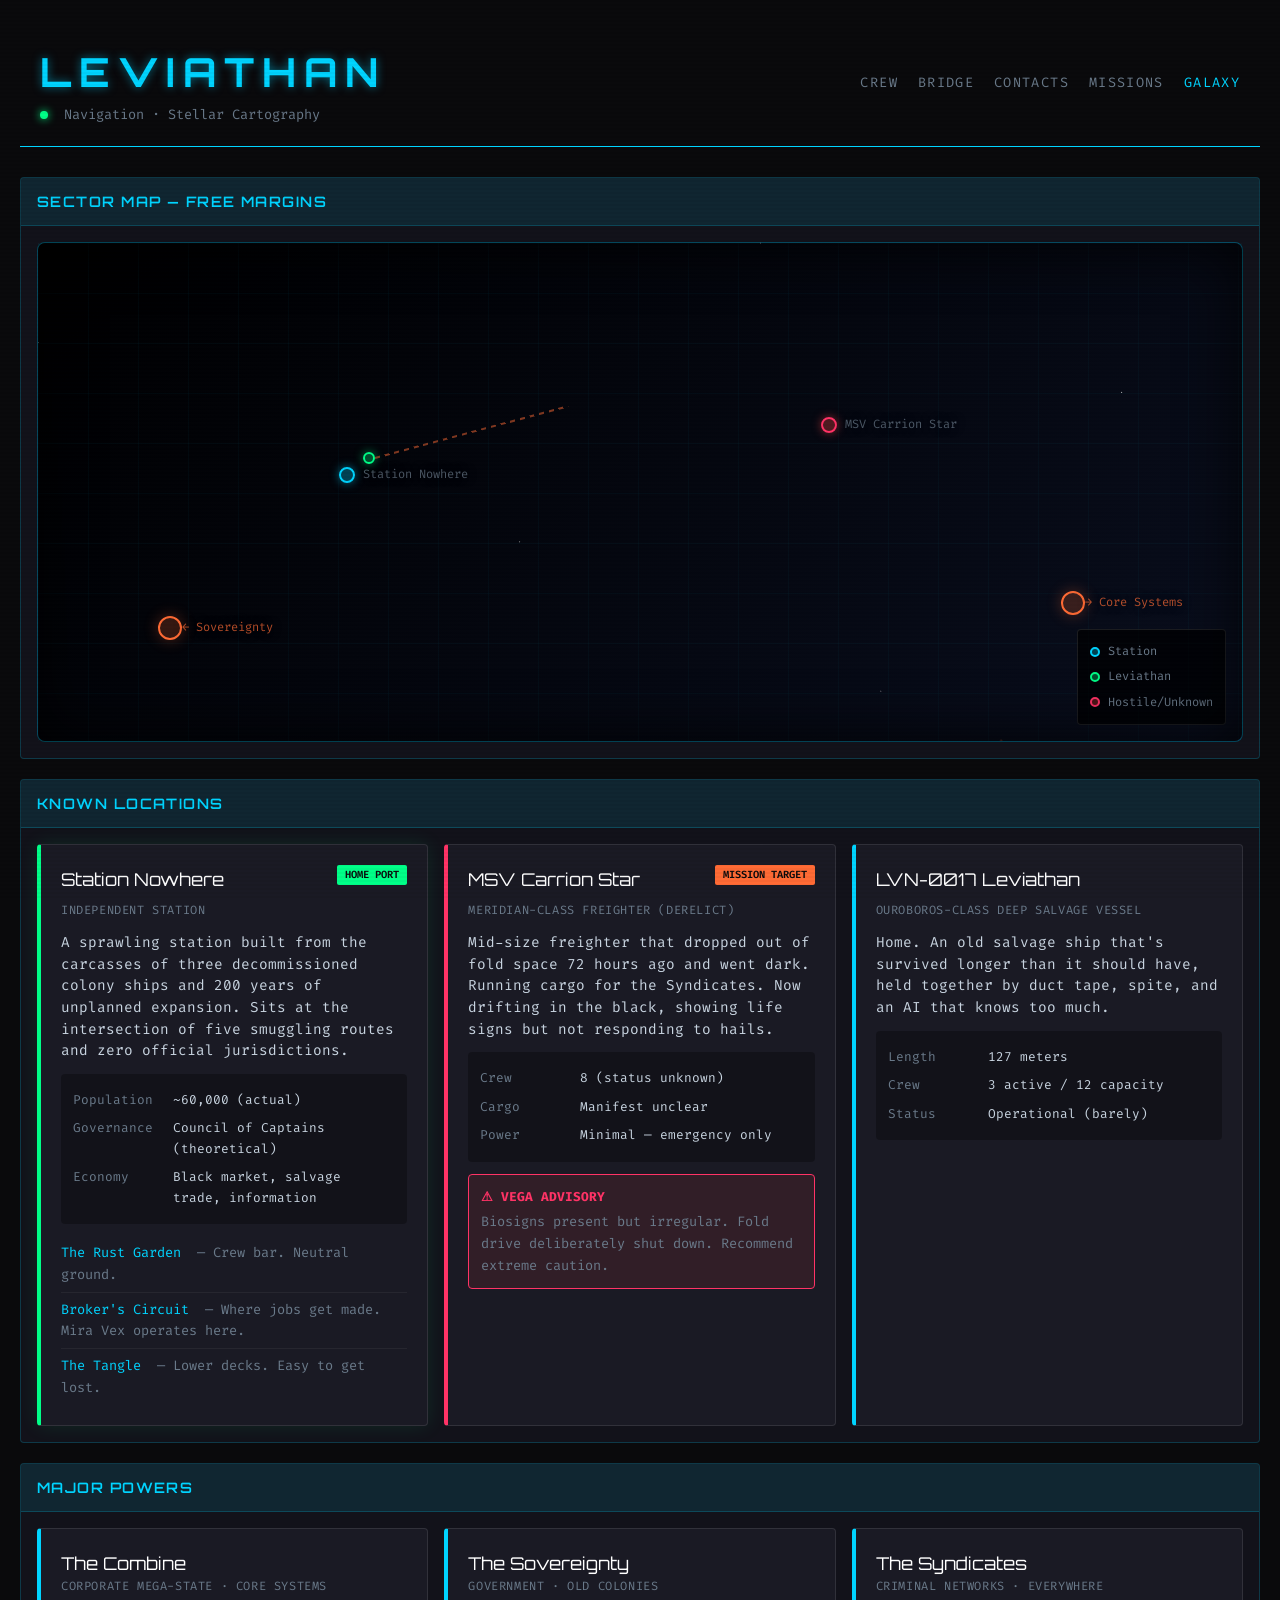
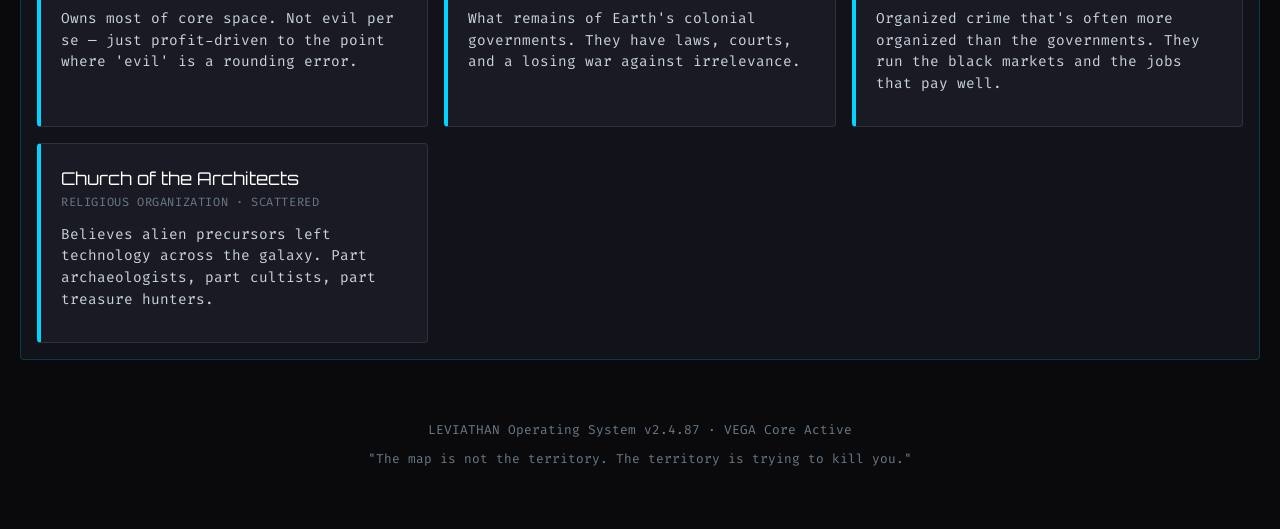
==== commit a8b9a30e: "Session 001: The Call — crew assembled, Mira Vex job accepted, en route to Carrion Star" ====
--- a/galaxy.html
+++ b/galaxy.html
@@ -33,7 +33,15 @@
       border: 1px solid rgba(0, 212, 255, 0.3);
       border-radius: 8px;
       min-height: 500px;
-      overflow: hidden;
+      overflow: visible;
+    }
+    .galaxy-map::after {
+      content: '';
+      position: absolute;
+      inset: 0;
+      border-radius: 8px;
+      pointer-events: none;
+      box-shadow: inset 0 0 60px rgba(0,0,0,0.8);
     }
     .galaxy-map::before {
       content: '';
@@ -42,6 +50,7 @@
       height: 200%;
       top: -50%;
       left: -50%;
+      clip-path: inset(25% 25% 25% 25%);
       background-image: 
         radial-gradient(1px 1px at 10% 20%, rgba(255,255,255,0.8), transparent),
         radial-gradient(1px 1px at 15% 65%, rgba(255,255,255,0.5), transparent),
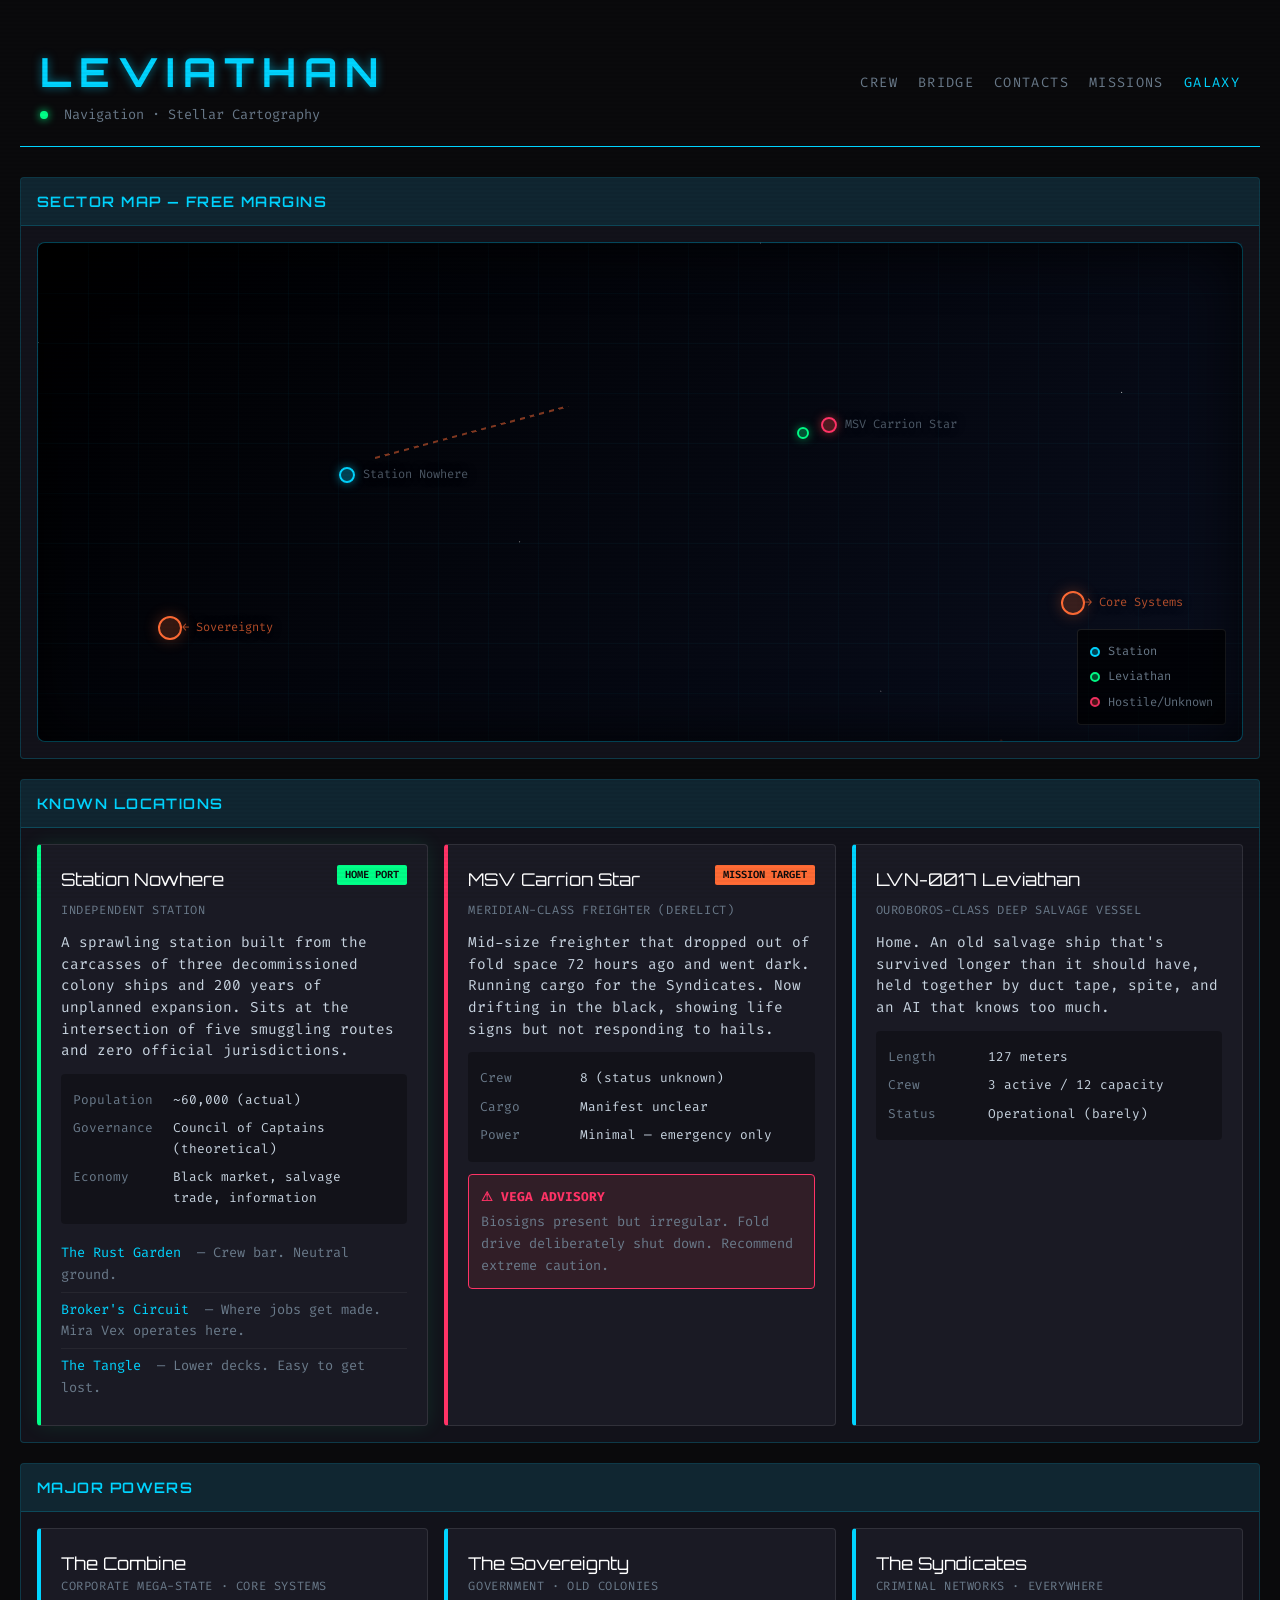
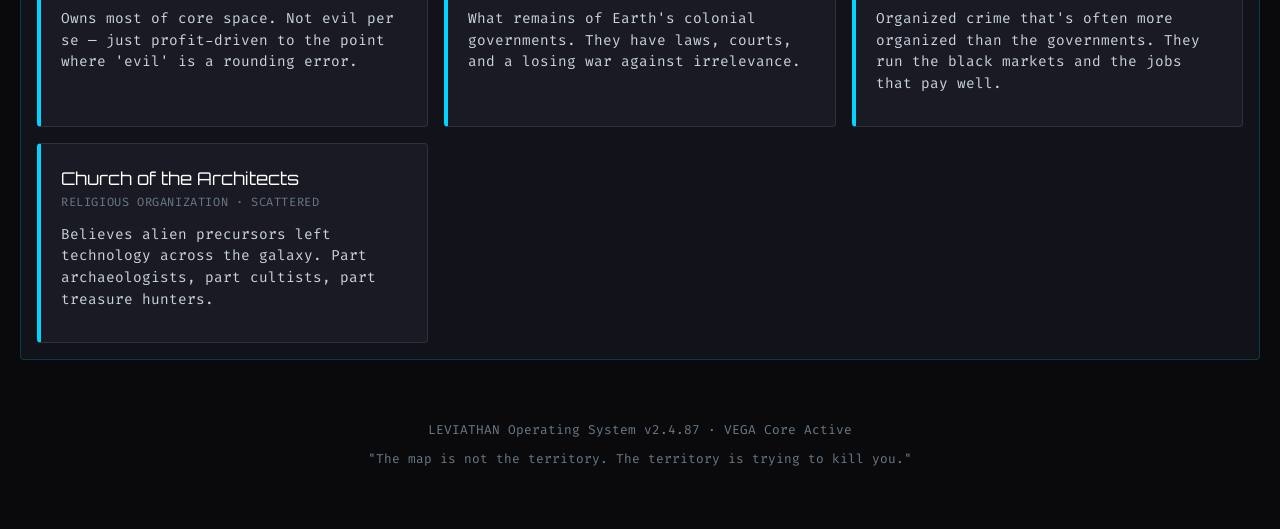
==== commit cbd33fff: "Map + crew UI: fix tooltip layering, move Leviathan marker, add expandable inventory, add Cole NPC" ====
--- a/galaxy.html
+++ b/galaxy.html
@@ -174,7 +174,7 @@
       opacity: 0;
       visibility: hidden;
       transition: opacity 0.2s, visibility 0.2s;
-      z-index: 1000;
+      z-index: 2000;
       pointer-events: none;
     }
     .map-location:hover .location-tooltip {
@@ -401,8 +401,8 @@
             </div>
           </div>
           
-          <!-- Leviathan (at Station Nowhere) -->
-          <div class="map-location" style="left: 27%; top: 42%;">
+          <!-- Leviathan (currently near Carrion Star) -->
+          <div class="map-location" style="left: 63%; top: 37%;">
             <div class="location-marker ship"></div>
             <div class="location-tooltip">
               <div class="tooltip-name">LVN-0017 Leviathan</div>
--- a/css/terminal.css
+++ b/css/terminal.css
@@ -139,6 +139,30 @@
 }
 
 /* Cards (for characters, NPCs, etc) */
+
+/* Crew inventory expanders */
+.inv-details { margin-top: 10px; }
+.inv-summary {
+  cursor: pointer;
+  color: var(--accent-cyan);
+  font-size: 0.75rem;
+  text-transform: uppercase;
+  letter-spacing: 0.08em;
+  user-select: none;
+}
+.inv-block {
+  margin-top: 8px;
+  padding: 10px;
+  border: 1px solid rgba(0,212,255,0.2);
+  border-radius: 6px;
+  background: rgba(0,0,0,0.25);
+}
+.inv-row { display: flex; justify-content: space-between; gap: 12px; margin-bottom: 8px; }
+.inv-label { color: var(--text-dim); }
+.inv-value { color: var(--text-bright); }
+.inv-section-title { color: var(--text-bright); font-size: 0.8rem; margin: 8px 0 4px; }
+.inv-section ul { margin: 0 0 0 18px; padding: 0; color: var(--text-primary); }
+
 .card {
   background: var(--bg-card);
   border: 1px solid rgba(255, 255, 255, 0.1);
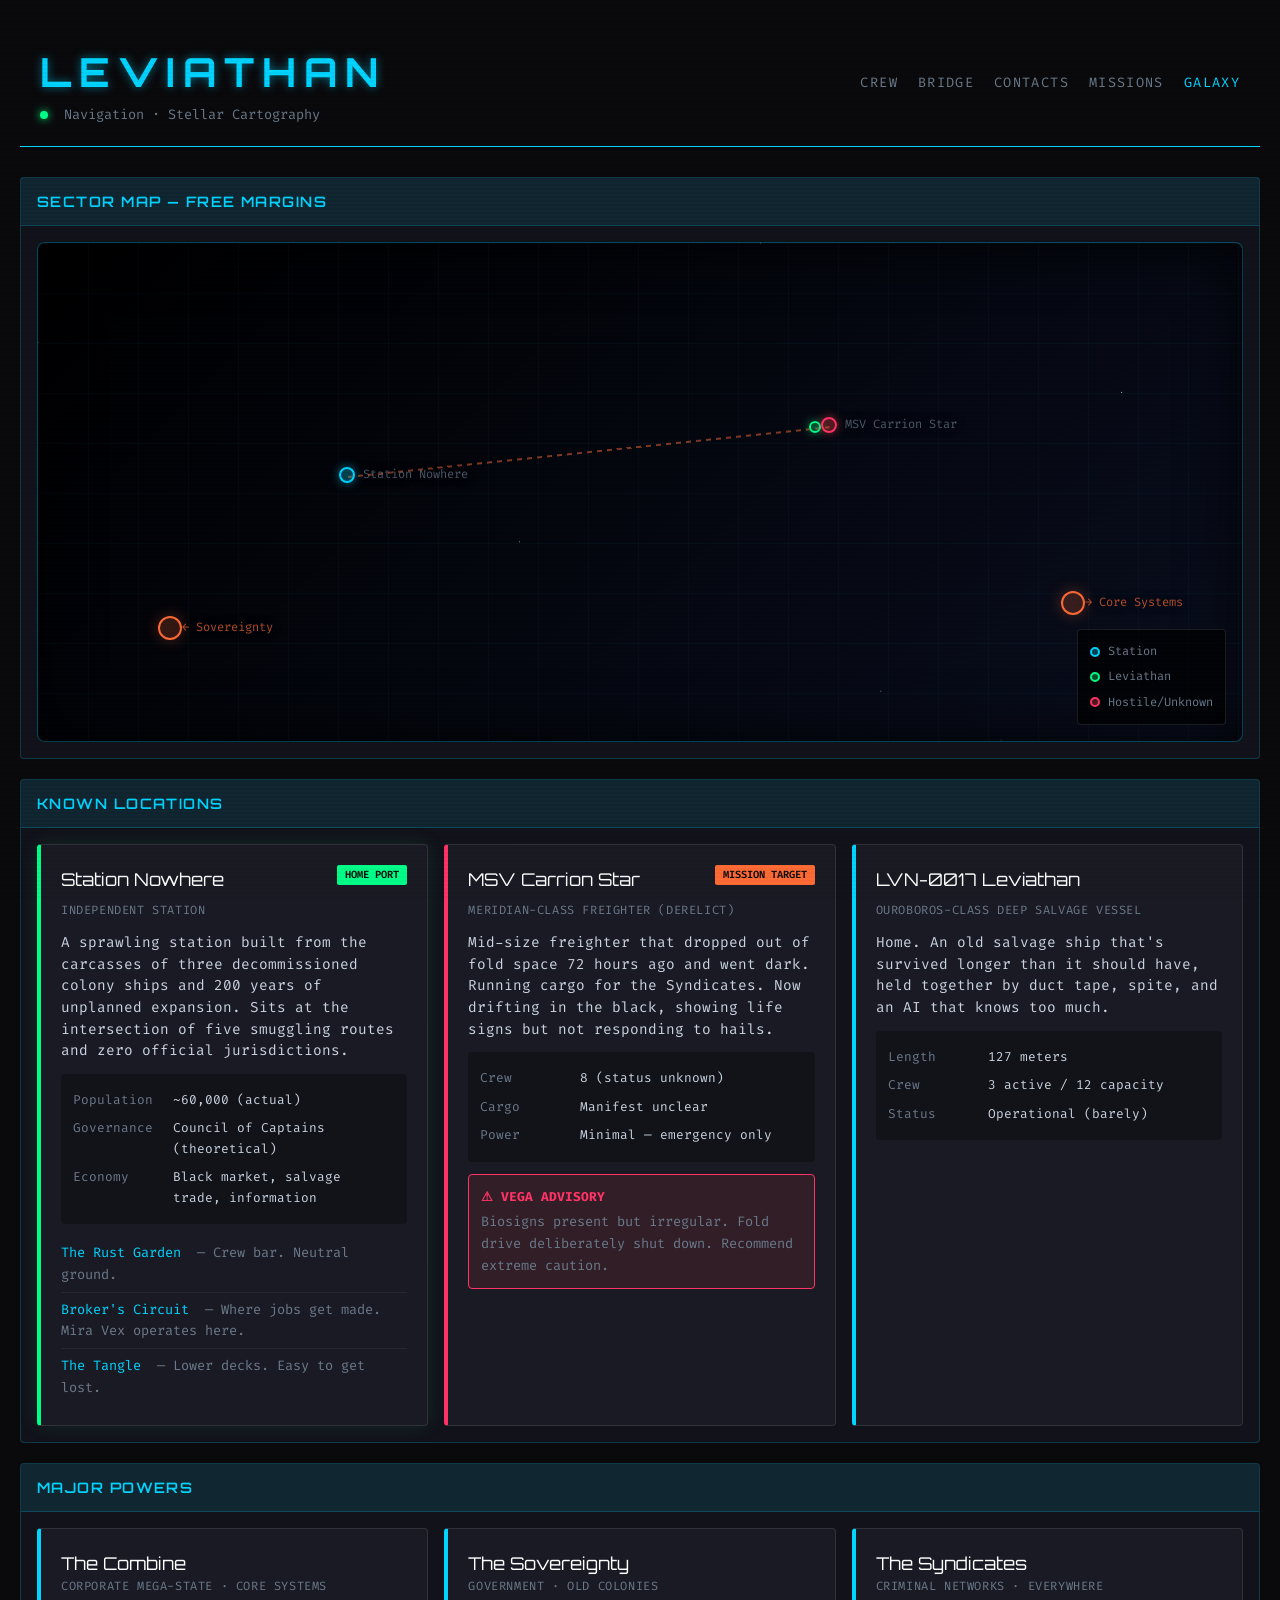
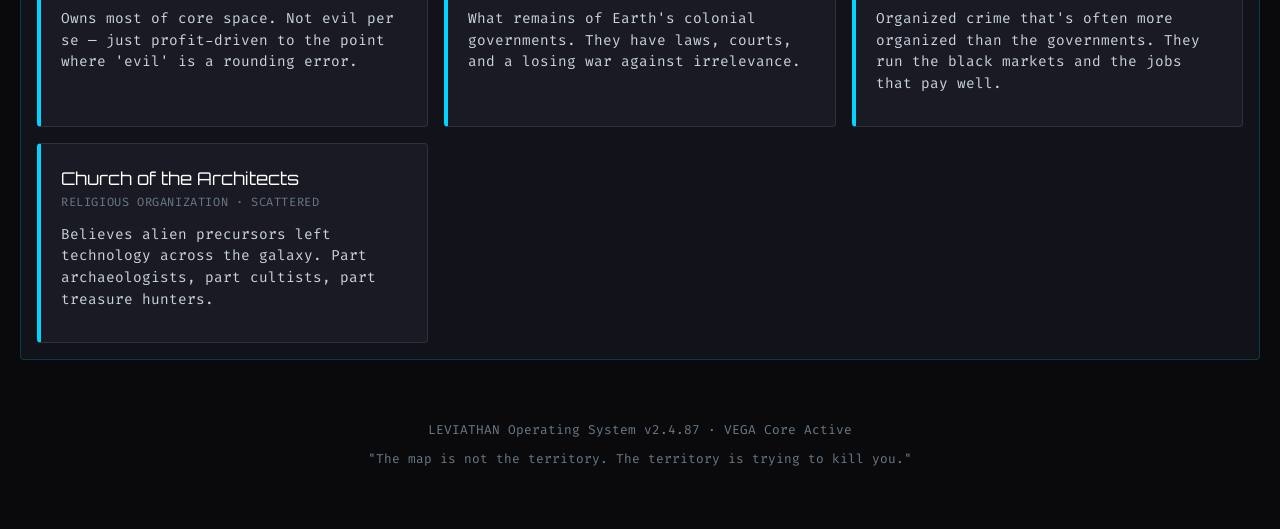
==== commit 67399e60: "Fix galaxy map tooltip stacking and compute travel route line" ====
--- a/galaxy.html
+++ b/galaxy.html
@@ -34,6 +34,8 @@
       border-radius: 8px;
       min-height: 500px;
       overflow: visible;
+      z-index: 0;
+      isolation: isolate;
     }
     .galaxy-map::after {
       content: '';
@@ -86,6 +88,7 @@
         linear-gradient(90deg, rgba(0,212,255,0.03) 1px, transparent 1px);
       background-size: 50px 50px;
       pointer-events: none;
+      z-index: 1;
     }
     
     /* Location Markers */
@@ -93,10 +96,11 @@
       position: absolute;
       cursor: pointer;
       transition: transform 0.2s;
+      z-index: 2;
     }
     .map-location:hover {
       transform: scale(1.2);
-      z-index: 100;
+      z-index: 4;
     }
     .location-marker {
       width: 16px;
@@ -217,6 +221,7 @@
       transform-origin: left center;
       opacity: 0.5;
       pointer-events: none;
+      z-index: 1;
     }
     .travel-line.dashed {
       background: repeating-linear-gradient(90deg, var(--accent-orange), var(--accent-orange) 5px, transparent 5px, transparent 10px);
@@ -232,6 +237,25 @@
       border-radius: 4px;
       padding: 12px;
       font-size: 0.75rem;
+      z-index: 3;
+    }
+    
+    /* Page-scoped layering fix for map tooltips */
+    .galaxy-page .header {
+      position: relative;
+      z-index: 20;
+    }
+    .galaxy-page .map-panel {
+      position: relative;
+      overflow: visible;
+      z-index: 30;
+    }
+    .galaxy-page .map-panel .panel-content {
+      position: relative;
+      overflow: visible;
+    }
+    .galaxy-page .map-panel .location-tooltip {
+      z-index: 50;
     }
     .legend-item {
       display: flex;
@@ -362,7 +386,7 @@
     .threat-warning p { color: var(--text-dim); }
   </style>
 </head>
-<body>
+<body class="galaxy-page">
   <div class="container">
     <!-- Header -->
     <header class="header">
@@ -383,14 +407,14 @@
     </header>
 
     <!-- Interactive Galaxy Map -->
-    <section class="panel">
+    <section class="panel map-panel">
       <div class="panel-header">Sector Map — Free Margins</div>
       <div class="panel-content">
         <div class="galaxy-map" id="galaxy-map">
           <div class="map-grid"></div>
           
           <!-- Station Nowhere (Home) -->
-          <div class="map-location" style="left: 25%; top: 45%;">
+          <div class="map-location" id="station-nowhere-marker" style="left: 25%; top: 45%;">
             <div class="location-marker station"></div>
             <div class="location-label">Station Nowhere</div>
             <div class="location-tooltip">
@@ -402,7 +426,7 @@
           </div>
           
           <!-- Leviathan (currently near Carrion Star) -->
-          <div class="map-location" style="left: 63%; top: 37%;">
+          <div class="map-location" id="leviathan-marker" style="left: 64%; top: 35.8%;">
             <div class="location-marker ship"></div>
             <div class="location-tooltip">
               <div class="tooltip-name">LVN-0017 Leviathan</div>
@@ -413,7 +437,7 @@
           </div>
           
           <!-- MSV Carrion Star (Mission Target) -->
-          <div class="map-location" style="left: 65%; top: 35%;">
+          <div class="map-location" id="carrion-star-marker" style="left: 65%; top: 35%;">
             <div class="location-marker hostile"></div>
             <div class="location-label">MSV Carrion Star</div>
             <div class="location-tooltip">
@@ -449,7 +473,7 @@
           </div>
           
           <!-- Travel Route (dotted line between Station Nowhere and Carrion Star) -->
-          <div class="travel-line dashed" style="left: 28%; top: 43%; width: 200px; transform: rotate(-15deg);"></div>
+          <div class="travel-line dashed" id="station-to-carrion-route"></div>
           
           <!-- Legend -->
           <div class="map-legend">
@@ -617,5 +641,45 @@
       <p class="mt-1">"The map is not the territory. The territory is trying to kill you."</p>
     </footer>
   </div>
+  <script>
+    (function () {
+      const map = document.getElementById('galaxy-map');
+      const stationMarker = document.getElementById('station-nowhere-marker');
+      const carrionMarker = document.getElementById('carrion-star-marker');
+      const route = document.getElementById('station-to-carrion-route');
+      if (!map || !stationMarker || !carrionMarker || !route) return;
+
+      const markerCenter = (locationEl, mapRect) => {
+        const marker = locationEl.querySelector('.location-marker');
+        if (!marker) return null;
+        const rect = marker.getBoundingClientRect();
+        return {
+          x: rect.left + (rect.width / 2) - mapRect.left,
+          y: rect.top + (rect.height / 2) - mapRect.top
+        };
+      };
+
+      const updateTravelRoute = () => {
+        const mapRect = map.getBoundingClientRect();
+        const start = markerCenter(stationMarker, mapRect);
+        const end = markerCenter(carrionMarker, mapRect);
+        if (!start || !end) return;
+
+        const deltaX = end.x - start.x;
+        const deltaY = end.y - start.y;
+        const length = Math.hypot(deltaX, deltaY);
+        const angle = Math.atan2(deltaY, deltaX) * (180 / Math.PI);
+
+        route.style.left = `${start.x}px`;
+        route.style.top = `${start.y}px`;
+        route.style.width = `${length}px`;
+        route.style.transform = `rotate(${angle}deg)`;
+      };
+
+      window.addEventListener('resize', updateTravelRoute);
+      window.addEventListener('load', updateTravelRoute);
+      updateTravelRoute();
+    }());
+  </script>
 </body>
 </html>
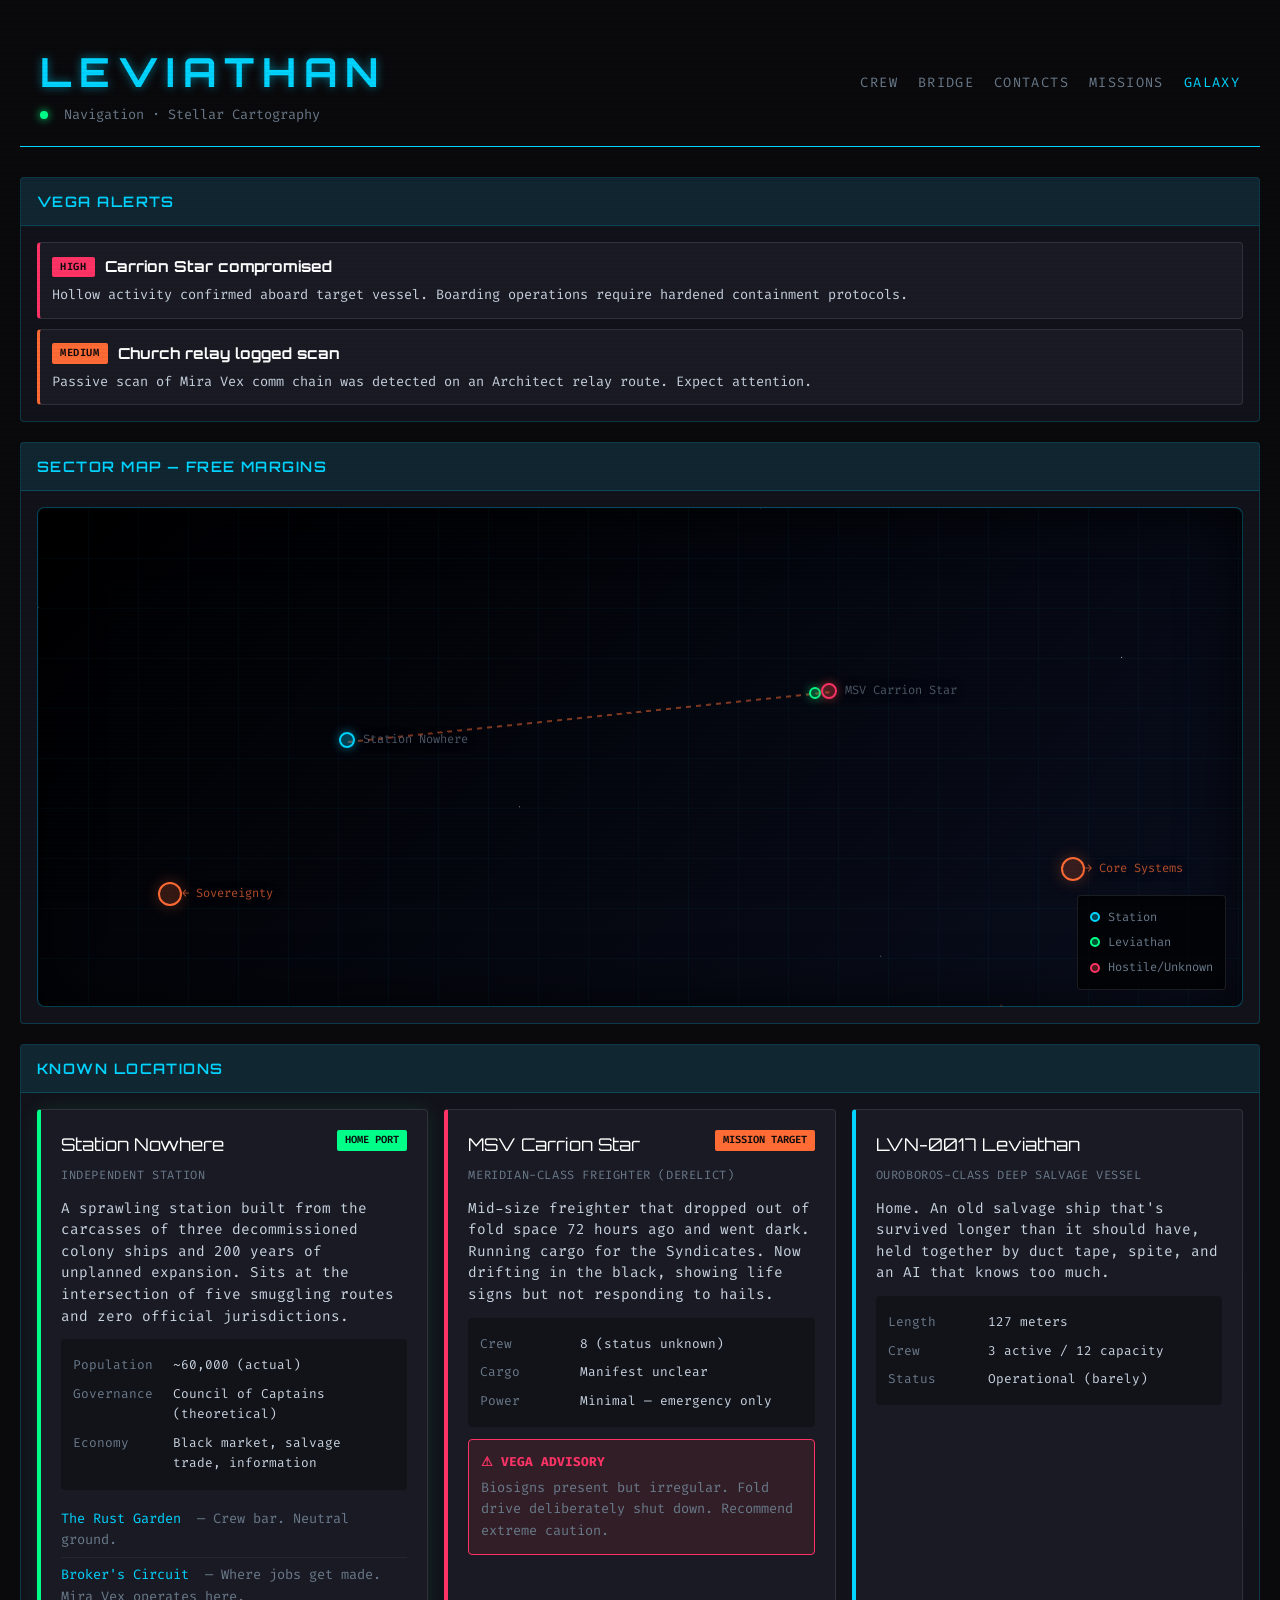
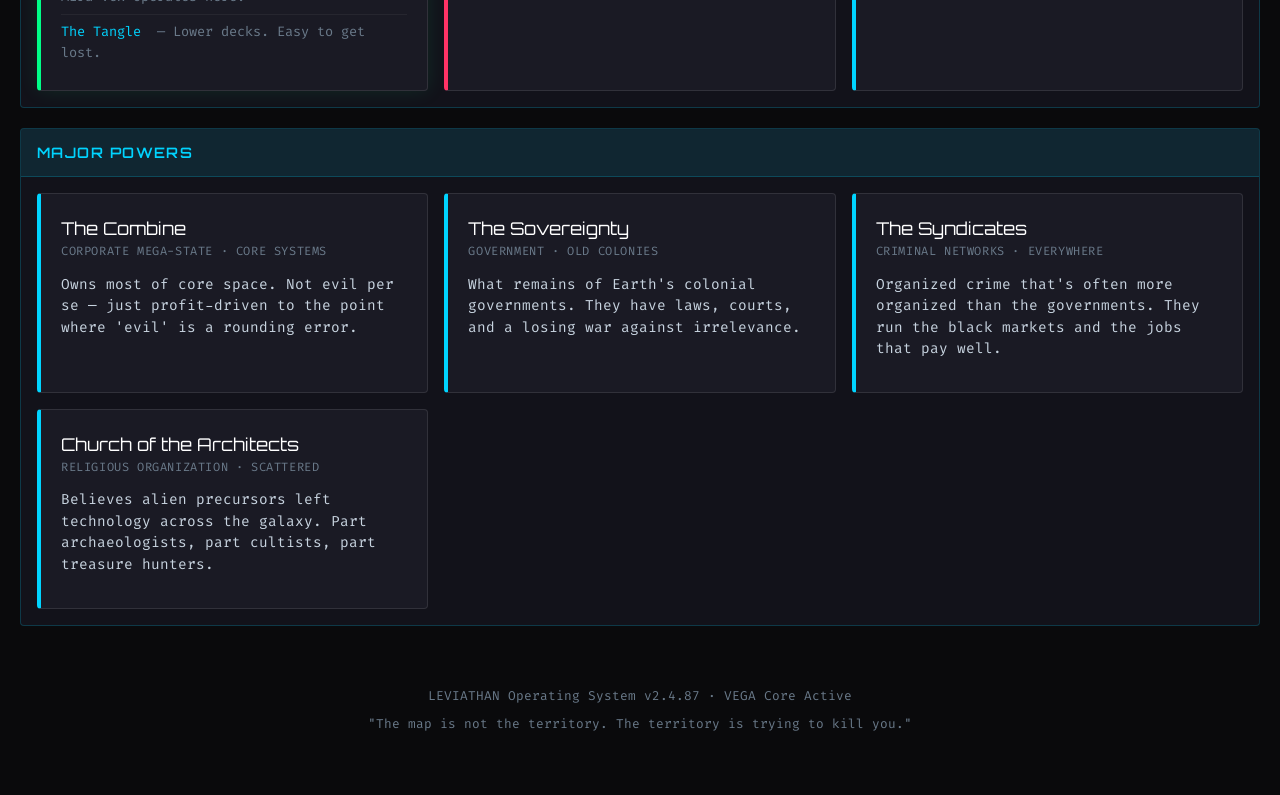
==== commit 874c86f2: "Show VEGA alerts on galaxy/missions and consolidate Arc 1 progression" ====
--- a/galaxy.html
+++ b/galaxy.html
@@ -406,6 +406,14 @@
       </nav>
     </header>
 
+    <!-- Active Alerts -->
+    <section class="panel" id="alerts-panel">
+      <div class="panel-header">VEGA ALERTS</div>
+      <div class="panel-content" id="active-alerts-content">
+        <p class="alerts-empty">No active alerts.</p>
+      </div>
+    </section>
+
     <!-- Interactive Galaxy Map -->
     <section class="panel map-panel">
       <div class="panel-header">Sector Map — Free Margins</div>
@@ -414,7 +422,7 @@
           <div class="map-grid"></div>
           
           <!-- Station Nowhere (Home) -->
-          <div class="map-location" id="station-nowhere-marker" style="left: 25%; top: 45%;">
+          <div class="map-location" id="station-nowhere-marker" data-location-id="station-nowhere" style="left: 25%; top: 45%;">
             <div class="location-marker station"></div>
             <div class="location-label">Station Nowhere</div>
             <div class="location-tooltip">
@@ -426,7 +434,7 @@
           </div>
           
           <!-- Leviathan (currently near Carrion Star) -->
-          <div class="map-location" id="leviathan-marker" style="left: 64%; top: 35.8%;">
+          <div class="map-location" id="leviathan-marker" data-location-id="leviathan" style="left: 64%; top: 35.8%;">
             <div class="location-marker ship"></div>
             <div class="location-tooltip">
               <div class="tooltip-name">LVN-0017 Leviathan</div>
@@ -437,7 +445,7 @@
           </div>
           
           <!-- MSV Carrion Star (Mission Target) -->
-          <div class="map-location" id="carrion-star-marker" style="left: 65%; top: 35%;">
+          <div class="map-location" id="carrion-star-marker" data-location-id="carrion-star" style="left: 65%; top: 35%;">
             <div class="location-marker hostile"></div>
             <div class="location-label">MSV Carrion Star</div>
             <div class="location-tooltip">
@@ -449,7 +457,7 @@
           </div>
           
           <!-- Combine Territory Marker -->
-          <div class="map-location" style="left: 85%; top: 70%;">
+          <div class="map-location" data-location-id="combine-core" style="left: 85%; top: 70%;">
             <div class="location-marker territory"></div>
             <div class="location-label" style="color: var(--accent-orange);">→ Core Systems</div>
             <div class="location-tooltip">
@@ -461,7 +469,7 @@
           </div>
           
           <!-- Sovereignty Space Marker -->
-          <div class="map-location" style="left: 10%; top: 75%;">
+          <div class="map-location" data-location-id="sovereignty-space" style="left: 10%; top: 75%;">
             <div class="location-marker territory"></div>
             <div class="location-label" style="color: var(--accent-orange);">← Sovereignty</div>
             <div class="location-tooltip">
@@ -473,7 +481,7 @@
           </div>
           
           <!-- Travel Route (dotted line between Station Nowhere and Carrion Star) -->
-          <div class="travel-line dashed" id="station-to-carrion-route"></div>
+          <div class="travel-line dashed" id="travel-route"></div>
           
           <!-- Legend -->
           <div class="map-legend">
@@ -641,13 +649,40 @@
       <p class="mt-1">"The map is not the territory. The territory is trying to kill you."</p>
     </footer>
   </div>
+  <script src="js/world_state.js"></script>
   <script>
     (function () {
       const map = document.getElementById('galaxy-map');
-      const stationMarker = document.getElementById('station-nowhere-marker');
-      const carrionMarker = document.getElementById('carrion-star-marker');
-      const route = document.getElementById('station-to-carrion-route');
-      if (!map || !stationMarker || !carrionMarker || !route) return;
+      const route = document.getElementById('travel-route');
+      const alertsContainer = document.getElementById('active-alerts-content');
+      if (!map || !route) return;
+
+      const defaultState = {
+        map: {
+          markers: {},
+          travel_route: {
+            from: 'station-nowhere',
+            to: 'carrion-star',
+            style: 'dashed'
+          }
+        }
+      };
+
+      let routeEndpoints = { ...defaultState.map.travel_route };
+
+      const loadWorldState = async () => {
+        if (window.LeviathanWorldState?.fetchWorldState) {
+          return window.LeviathanWorldState.fetchWorldState('data/world_state.json');
+        }
+
+        try {
+          const response = await fetch('data/world_state.json');
+          if (!response.ok) return null;
+          return await response.json();
+        } catch (err) {
+          return null;
+        }
+      };
 
       const markerCenter = (locationEl, mapRect) => {
         const marker = locationEl.querySelector('.location-marker');
@@ -659,10 +694,34 @@
         };
       };
 
+      const applyMarkerPositions = (state) => {
+        const markers = state?.map?.markers || {};
+        Object.entries(markers).forEach(([locationId, position]) => {
+          const markerEl = map.querySelector(`[data-location-id="${locationId}"]`);
+          if (!markerEl) return;
+          if (typeof position.left_pct === 'number') {
+            markerEl.style.left = `${position.left_pct}%`;
+          }
+          if (typeof position.top_pct === 'number') {
+            markerEl.style.top = `${position.top_pct}%`;
+          }
+        });
+
+        routeEndpoints = {
+          ...defaultState.map.travel_route,
+          ...(state?.map?.travel_route || {})
+        };
+        route.classList.toggle('dashed', routeEndpoints.style !== 'solid');
+      };
+
       const updateTravelRoute = () => {
+        const startEl = map.querySelector(`[data-location-id="${routeEndpoints.from}"]`);
+        const endEl = map.querySelector(`[data-location-id="${routeEndpoints.to}"]`);
+        if (!startEl || !endEl) return;
+
         const mapRect = map.getBoundingClientRect();
-        const start = markerCenter(stationMarker, mapRect);
-        const end = markerCenter(carrionMarker, mapRect);
+        const start = markerCenter(startEl, mapRect);
+        const end = markerCenter(endEl, mapRect);
         if (!start || !end) return;
 
         const deltaX = end.x - start.x;
@@ -676,9 +735,28 @@
         route.style.transform = `rotate(${angle}deg)`;
       };
 
+      const init = async () => {
+        const state = await loadWorldState();
+        if (state) {
+          applyMarkerPositions(state);
+        } else {
+          applyMarkerPositions(defaultState);
+        }
+
+        if (window.LeviathanWorldState?.renderActiveAlerts) {
+          window.LeviathanWorldState.renderActiveAlerts(
+            alertsContainer,
+            state,
+            { emptyMessage: 'No active alerts.' }
+          );
+        }
+
+        updateTravelRoute();
+      };
+
       window.addEventListener('resize', updateTravelRoute);
       window.addEventListener('load', updateTravelRoute);
-      updateTravelRoute();
+      init();
     }());
   </script>
 </body>
--- a/css/terminal.css
+++ b/css/terminal.css
@@ -426,3 +426,76 @@
   color: var(--text-bright);
   font-weight: 600;
 }
+
+/* Active alerts */
+.alerts-list {
+  display: grid;
+  gap: 10px;
+}
+
+.alert-item {
+  background: var(--bg-card);
+  border: 1px solid rgba(255, 255, 255, 0.1);
+  border-left: 3px solid var(--accent-cyan);
+  border-radius: 4px;
+  padding: 12px;
+}
+
+.alert-item.severity-high {
+  border-left-color: var(--accent-red);
+}
+
+.alert-item.severity-medium {
+  border-left-color: var(--accent-orange);
+}
+
+.alert-item.severity-low {
+  border-left-color: var(--accent-cyan);
+}
+
+.alert-header {
+  display: flex;
+  align-items: center;
+  gap: 10px;
+  margin-bottom: 6px;
+}
+
+.alert-severity {
+  display: inline-block;
+  padding: 2px 8px;
+  border-radius: 2px;
+  font-size: 0.65rem;
+  font-weight: 600;
+  text-transform: uppercase;
+  letter-spacing: 0.06em;
+  color: var(--bg-dark);
+}
+
+.alert-severity.severity-high {
+  background: var(--accent-red);
+}
+
+.alert-severity.severity-medium {
+  background: var(--accent-orange);
+}
+
+.alert-severity.severity-low {
+  background: var(--accent-cyan);
+}
+
+.alert-title {
+  color: var(--text-bright);
+  font-family: var(--font-display);
+  font-size: 0.95rem;
+}
+
+.alert-detail {
+  color: var(--text-primary);
+  font-size: 0.85rem;
+  line-height: 1.5;
+}
+
+.alerts-empty {
+  color: var(--text-dim);
+  font-size: 0.9rem;
+}
